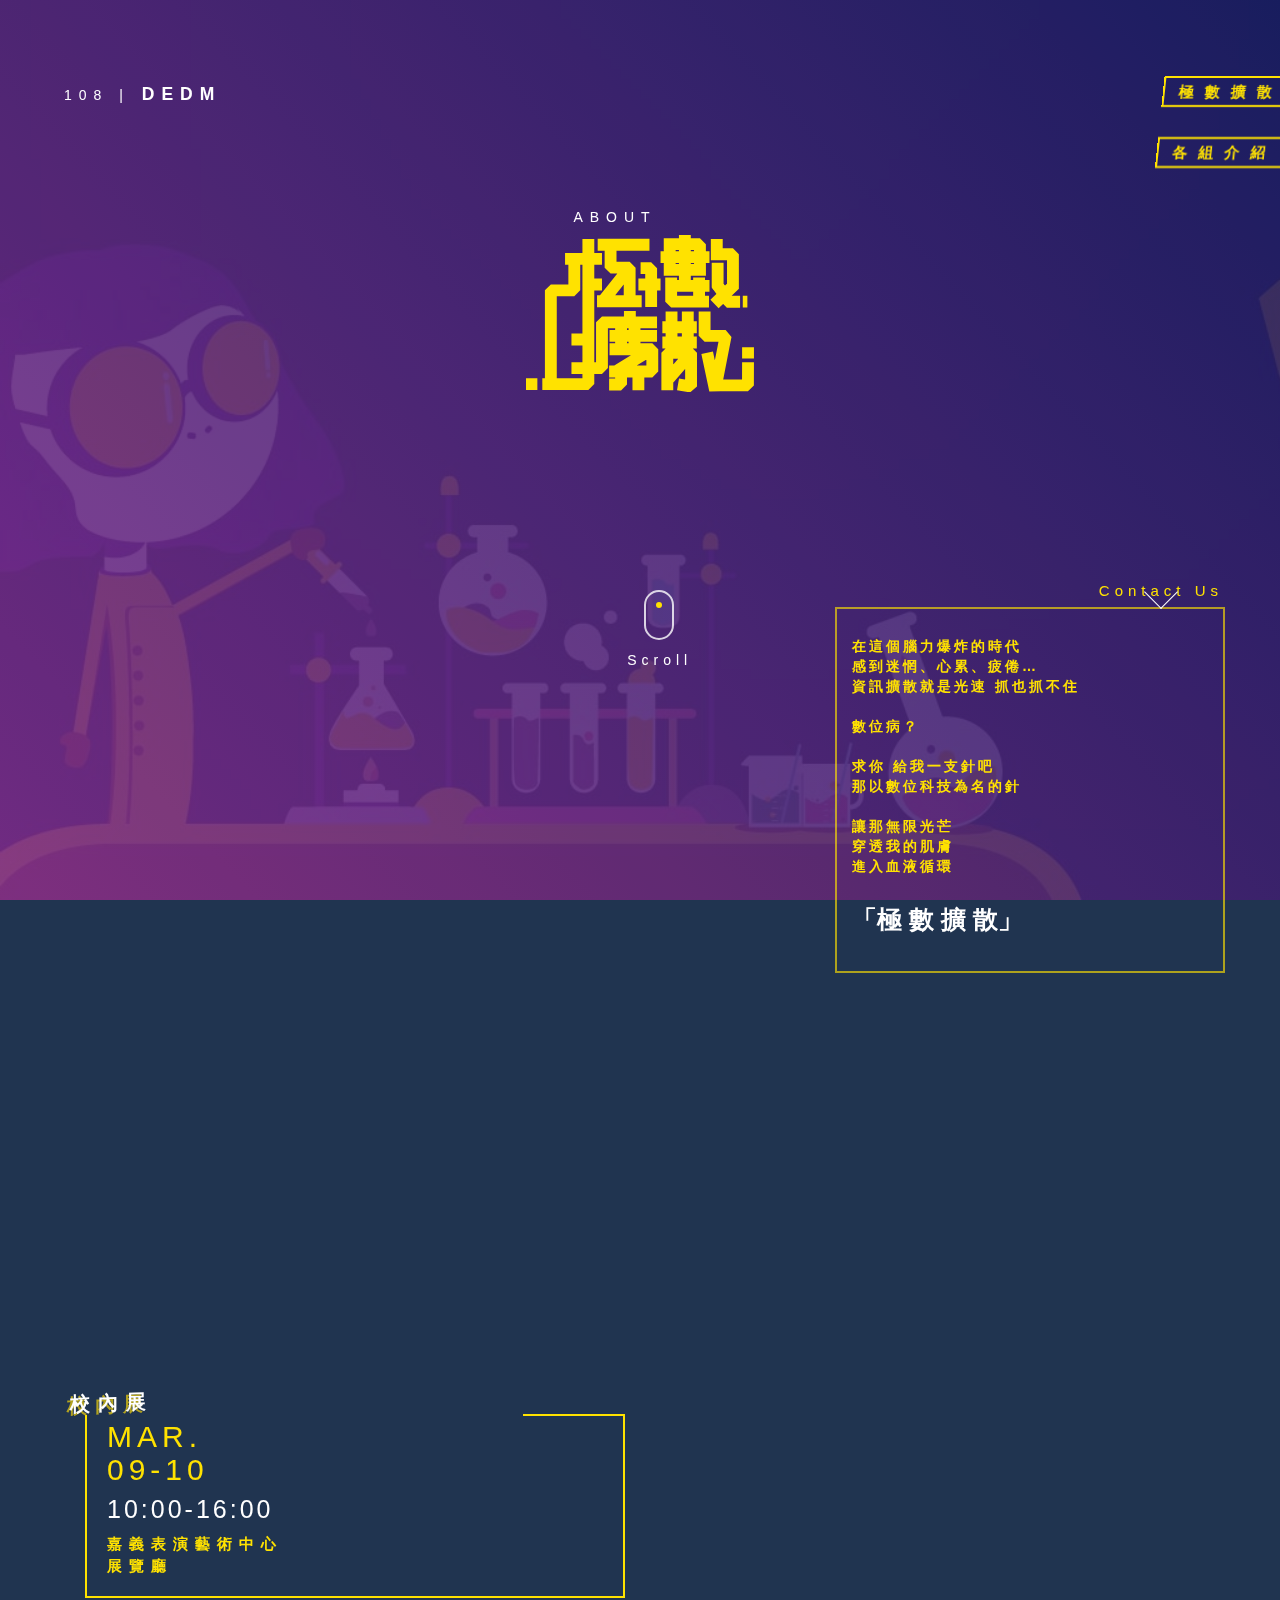
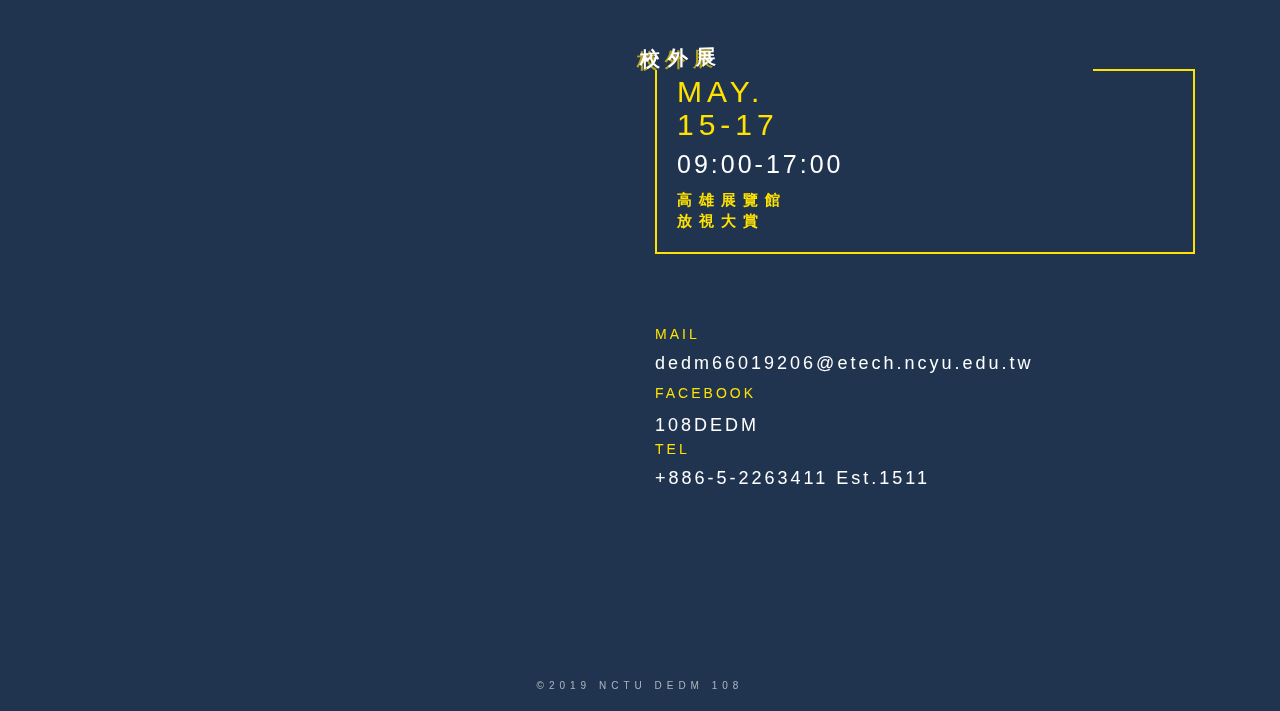
==== about.html @ de88951a "Add files via upload" ====
<!DOCTYPE HTML>
<html id="about" class="computer">

<head>
   <title>極數擴散|108級數位系</title>
   <meta charset="utf-8" />
      <link rel="icon" href="pic/icon.ico" type="image/x-icon" />

   <meta name="viewport" content="width=device-width, initial-scale=1" />
   <link rel="stylesheet" href="assets/css/main.css" />
   <link rel="stylesheet" href="assets/css/bootstrap.min.css" />
</head>

<body>
   <div id="loader-wrapper">
      <img src="pic/brain.gif" class="loadpic">

      </div>
      <!-- Header -->
      <header id="header">
         <div class="logo"><a href="https://www.facebook.com/NCYU.DEDM.GraduationExhibition/" target="_blank"><span>108 |</span> DEDM</a></div>
      </header>
      <section id="section10" class="demo">
         <div class="container">
            <div class="row">
               <div class="col-md-12 col-xs-12 ablogo">
                  <div class="abtxt">ABOUT</div>
                  <svg class="absvg" viewBox="0 0 313 216.2">
                     <g class="paths">
                        <path id="XMLID_30_" class="st0" d="M116.1,14.2v30.6h26.2v41.3 M98.4,13.4h71.1 M158.8,90.9H97.5 M53.6,32.7h50.7 M140.8,46.5
   l-35.3,44.4 M85.5,68h18.8 M66.3,32.7V76H34.1v128.6 M171.8,99V45.5h-14.5 M184.7,68h-30.4 M62.4,143.4h23.1 M22.4,204.7h63.2V5.4
    M15.6,204.7H0 M179.9,119.9h-75.6v62.8H62.4 M142.6,104.2v15.7 M114.1,187.4h59.3v-30.5h-58.7 M131.4,182.6 M149,182.6 M66.8,125.8
    M234.5,126.6h-47.3 M234.5,147.6h-47.3 M199.8,147.6V105 M222.1,105v42.6 M208.7,205l17.9,3.1v-46.4h-32.6V213 M248.7,161.8
   l10.9,51.2l14.5-74.6h-28.9V105 M304.8,154l0,15.5 M259.6,206.5h45.1l0.1-31.9 M194.1,199.6l32.6-37.8 M130.5,156.9v-37 M149,119.9
   v37 M179.9,138.4h-65.2 M114.1,205.2h16.4v-22.5 M154.3,213v-30.4 M123.2,187.4l49.7-30.5 M184.7,30.4h67.2 M218.1,0v62.4
    M191.4,69.8h60.5 M199.3,58.2v33.3h51.9 M237.6,58.2v33.3 M247,47.8l-57.9,0.1 M197.3,12.6v35.3 M238.8,55.8V12.6h-49.7
    M286.7,67.8l-27.9,26.8 M284.1,73.8V26.5h-21.5 M261.9,5.4v29.2 M261.6,67.4l2.3,3.1L275.8,87l0,4.7h18.1 M263.1,72.1v-34
    M303.9,91.5h-6.3" />
                     </g>
                  </svg>
               </div>
            </div>
         </div>
         <a href="#abinfo"><span></span>Scroll</a>
      </section>
      <section id="abinfo">
         <div class="container">
            <div class="row">
               <div class="col-md-8 col-xs-12 text-center abmv">
                  <iframe class="mvv" src="https://www.youtube.com/embed/rSvP27FoB2w" frameborder="0" allow="accelerometer; autoplay; encrypted-media; gyroscope; picture-in-picture" allowfullscreen></iframe>
               </div>
               <div class="col-md-4 col-xs-12 abword">
                  <p>在這個腦力爆炸的時代</p>
                  <p>感到迷惘、心累、疲倦…</p>
                  <p>資訊擴散就是光速 抓也抓不住</p>
                  <br>
                  <p>數位病？</p>
                  <br>
                  <p>求你 給我一支針吧</p>
                  <p>那以數位科技為名的針</p>
                  <br>
                  <p>讓那無限光芒</p>
                  <p>穿透我的肌膚</p>
                  <p>進入血液循環</p>
                  <br>
                  <h4>「極 數 擴 散」</h4>
                  <a class="conbut" href="#contact"><span></span>Contact Us</a>
               </div>
               <div class="clinfo kao">
                  <a  href="index.html">極數擴散</a>
                  <br> <br> <br>
                  <a  href="group.html">各組介紹</a>
               </div>
            </div>
         </div>
      </section>
      <section id="contact">
         <div class="container">
            <div class="row">
               <div class="col-md-12 col-xs-12 clinfo timeinfo">
                     <div class="col-md-6 col-xs-12">
                        <h2 class="cha">校內展</h2>
                        <div class=" info1">
                           <h1>MAR.</h1>
                           <h1>09-10</h1>
                           <h4>10:00-16:00</h4>
                           <p>嘉義表演藝術中心</p>
                           <p>展覽廳</p>
                        </div>
                     </div>
                     <div class="col-md-6 col-xs-12 map">
<iframe src="https://www.google.com/maps/embed?pb=!1m18!1m12!1m3!1d1994.3741459779417!2d120.43104596573403!3d23.543353602341117!2m3!1f0!2f0!3f0!3m2!1i1024!2i768!4f13.1!3m3!1m2!1s0x346ebde3208a17f1%3A0x414cee120e1b87c7!2z5ZiJ576p57ij6KGo5ryU6Jed6KGT5Lit5b-D!5e0!3m2!1szh-TW!2stw!4v1550725185376" width="100%" height="100%" frameborder="0" style="border:0" allowfullscreen></iframe>
                     </div>
                     </div>

               <div class="col-md-12 col-xs-12 clinfo timeinfo">


                     <div class="col-md-6 col-xs-12 flright">
                        <h2 class="cha">校外展</h2>
                        <div class="info1 aa">
                           <h1>MAY.</h1>
                           <h1>15-17</h1>
                           <h4>09:00-17:00</h4>
                           <p>高雄展覽館</p>
                           <p>放視大賞</p>
                        </div>
                     </div>
<div class="col-md-6 col-xs-12 map">
<iframe src="https://www.google.com/maps/embed?pb=!1m18!1m12!1m3!1d3683.2301579740238!2d120.29614321447227!3d22.607878937373414!2m3!1f0!2f0!3f0!3m2!1i1024!2i768!4f13.1!3m3!1m2!1s0x346e03785bbda15f%3A0x159de9d70633312e!2z6auY6ZuE5bGV6Ka96aSoIEthb2hzaXVuZyBFeGhpYml0aW9uIENlbnRlcg!5e0!3m2!1szh-TW!2stw!4v1550725285490" width="100%" height="100%" frameborder="0" style="border:0" allowfullscreen></iframe>
                  </div>



                               
               </div>


                     
                     <div class="col-md-6 col-xs-12 flright cont mr20">
                        <p>MAIL</p><h4>dedm66019206@etech.ncyu.edu.tw</h4>
                        <p>FACEBOOK</p><a href="https://www.facebook.com/NCYU.DEDM.GraduationExhibition/"  target="_blank">108DEDM</a>
                        <p>TEL</p><h4>+886-5-2263411 Est.1511</h4>
                     </div>
            </div>
         </div>
      </section>
      <footer>©2019 NCTU DEDM 108</footer>
      <!-- Scripts -->
      <script src="assets/js/jquery.min.js"></script>
      <script src="assets/js/jquery.scrolly.min.js"></script>
      <script src="assets/js/jquery.scrollex.min.js"></script>
      <script src="assets/js/skel.min.js"></script>
      <script src="assets/js/util.js"></script>
      <script>
      $(function() {
         $('a[href*=#]').on('click', function(e) {
            e.preventDefault();
            $('html, body').animate({ scrollTop: $($(this).attr('href')).offset().top }, 500, 'linear');
         });
      });
      </script>
</body>

</html>
---- assets/css/main.css ----
@charset "UTF-8";
@import url(font-awesome.min.css);
@import url("https://fonts.googleapis.com/css?family=Lobster|Open+Sans:300,400,600,700,800");

#sliderpic1{
   background-image: url(../../pic/all.jpg);
}
#sliderpic2{
   background-image: url(../../pic/all.jpg);
}


#sliderpic3{
   background-image: url(../../pic/1.jpg);
}
#sliderpic4{
   background-image: url(../../pic/2.jpg);
}
#sliderpic5{
   background-image: url(../../pic/3.jpg);
}
#sliderpic6{
   background-image: url(../../pic/4.jpg);
}
#sliderpic7{
   background-image: url(../../pic/5.jpg);
}
#sliderpic8{
   background-image: url(../../pic/6.jpg);
}

#sliderpic9{
   background-image: url(../../pic/7.jpg);
}
#sliderpic10{
   background-image: url(../../pic/8.jpg);
}
#sliderpic11{
   background-image: url(../../pic/9.jpg);
}
#sliderpic12{
   background-image: url(../../pic/10.jpg);
}
#sliderpic13{
   background-image: url(../../pic/11.jpg);
}
#sliderpic14{
   background-image: url(../../pic/12.jpg);
}
#sliderpic15{
   background-image: url(../../pic/13.jpg);
}


#sliderpic16{
   background-image: url(../../pic/all.jpg);
}



















#loader-wrapper {
   z-index: 10;
}


#loader-wrapper {
   display: none;
   position: fixed;
   width: 100%;
   height: 100%;
   background: #fff;
   z-index: 9999999;
}

.is-loading #loader-wrapper {
   text-align: center;
   display: block;
   vertical-align: middle;
}

#loader-wrapper img {

   margin-top: 17vh;
}


/* Box Model */

*,
*:before,
*:after {
   -moz-box-sizing: border-box;
   -webkit-box-sizing: border-box;
   box-sizing: border-box;
}


/* Basic */

@-ms-viewport {
   width: device-width;
}

body {
   -ms-overflow-style: scrollbar;
}

@media screen and (max-width: 480px) {

   html,
   body {
      font-family: 'Trebuchet Ms';

      min-width: 320px;
   }

}

#home {
   background-attachment: scroll;
   /*   background-image: url(../../pic/111.jpg);
*/
   /*
*/

   background-size: cover;




   background-color: #191d62;

   /* SVG fallback for IE 9 (could be data URI, or could use filter) */
   background-image: url(fallback-gradient.svg);

   /* Safari 4, Chrome 1-9, iOS 3.2-4.3, Android 2.1-3.0 */
   background-image: -webkit-gradient(linear-gradient(227deg, #191d62 0%, #7c2e8c 100%));

   /* Safari 5.1, iOS 5.0-6.1, Chrome 10-25, Android 4.0-4.3 */
   background-image: -webkit-linear-gradient(227deg, #191d62 0%, #7c2e8c 100%);

   /* Firefox 3.6 - 15 */
   background-image: -moz-linear-gradient(227deg, #191d62 0%, #7c2e8c 100%);

   /* Opera 11.1 - 12 */
   background-image: -o-linear-gradient(227deg, #191d62 0%, #7c2e8c 100%);

   /* Opera 15+, Chrome 25+, IE 10+, Firefox 16+, Safari 6.1+, iOS 7+, Android 4.4+ */
   background-image: linear-gradient(227deg, #191d62 0%, #7c2e8c 100%);
   margin: 0px;
   overflow: hidden;


}

body {
    background-color: #191d62;
    background-image: linear-gradient(227deg, #191d62 0%, #7c2e8c 100%);
    background-repeat: no-repeat;
    background-size: cover;
 }


body#index{
   overflow: hidden;
}



#about body{
   background-image: url(../../pic/bk.jpg);
   background-attachment: fixed;
   background-repeat: no-repeat;
   background-size: cover;

}

#about body:after{
    z-index: -1;
    top: 0;
    position: fixed;
    height: 100%;
    width: 100%;
    content: "";
    opacity: 0.9;
    background-color: #191d62;
    background-image: linear-gradient(227deg, #191d62 0%, #7c2e8c 100%);
   
}



@media screen and (max-width: 1280px) {}

@media screen and (max-width: 980px) {}

@media screen and (max-width: 736px) {}

/* Type */

body {
   background-color: #1b1b1b;
   color: rgba(255, 255, 255, 0.75);
}

body,
input,
select,
textarea {
   font-family:微軟正黑體, "Open Sans", Arial, Helvetica, sans-serif;
   font-size: 13pt;
   font-weight: 300;
   line-height: 1.65;
}

@media screen and (max-width: 1680px) {

   body,
   input,
   select,
   textarea {
      font-size: 11pt;
   }

}

@media screen and (max-width: 1280px) {

   body,
   input,
   select,
   textarea {
      font-size: 11pt;
   }

}

@media screen and (max-width: 980px) {

   body,
   input,
   select,
   textarea {
      font-size: 12pt;
   }

}

@media screen and (max-width: 736px) {

   body,
   input,
   select,
   textarea {
      font-size: 12pt;
   }

}

@media screen and (max-width: 480px) {

   body,
   input,
   select,
   textarea {
      font-size: 12pt;
   }

}

a {
   text-decoration: none;
}

a:hover {
   text-decoration: none;
}

strong,
b {
   font-weight: 600;
}

em,
i {
   font-style: italic;
}

p {
   margin: 0 0 2em 0;
}

h1,
h2,
h3,
h4,
h5,
h6 {
   font-weight: 600;
   line-height: 1.5;
   margin: 0 0 1em 0;
   text-transform: uppercase;
}

h1 a,
h2 a,
h3 a,
h4 a,
h5 a,
h6 a {
   color: inherit;
   text-decoration: none;
}

h2 {
   font-size: 1.75em;
}

h3 {
   font-size: 1.35em;
}

h4 {
   font-size: 1.1em;
}

h5 {
   font-size: 0.9em;
}

h6 {
   font-size: 0.7em;
}

sub {
   font-size: 0.8em;
   position: relative;
   top: 0.5em;
}

sup {
   font-size: 0.8em;
   position: relative;
   top: -0.5em;
}

blockquote {
   border-left: solid 4px;
   font-style: italic;
   margin: 0 0 2em 0;
   padding: 0.5em 0 0.5em 2em;
}

code {
   border-radius: 4px;
   border: solid 1px;
   font-family: "Courier New", monospace;
   font-size: 0.9em;
   margin: 0 0.25em;
   padding: 0.25em 0.65em;
}

pre {
   -webkit-overflow-scrolling: touch;
   font-family: "Courier New", monospace;
   font-size: 0.9em;
   margin: 0 0 2em 0;
}

pre code {
   display: block;
   line-height: 1.75;
   padding: 1em 1.5em;
   overflow-x: auto;
}

hr {
   border: 0;
   border-bottom: solid 1px;
   margin: 2em 0;
}

hr.major {
   margin: 3em 0;
}

.align-left {
   text-align: left;
}

.align-center {
   text-align: center;
}

.align-right {
   text-align: right;
}

input,
select,
textarea {
   color: #fff;
}

a {
   color: #F64747;
}

strong,
b {
   color: #fff;
}

h1,
h2,
h3,
h4,
h5,
h6 {
   color: #fff;
}

blockquote {
   border-left-color: rgba(144, 144, 144, 0.25);
}

code {
   background: rgba(144, 144, 144, 0.075);
   border-color: rgba(144, 144, 144, 0.25);
}

hr {
   border-bottom-color: rgba(144, 144, 144, 0.25);
}


/* Button */

input[type="submit"],
input[type="reset"],
input[type="button"],
button,
.button {
   -moz-appearance: none;
   -webkit-appearance: none;
   -ms-appearance: none;
   appearance: none;
   -moz-transition: background-color 0.2s ease-in-out, color 0.2s ease-in-out;
   -webkit-transition: background-color 0.2s ease-in-out, color 0.2s ease-in-out;
   -ms-transition: background-color 0.2s ease-in-out, color 0.2s ease-in-out;
   transition: background-color 0.2s ease-in-out, color 0.2s ease-in-out;
   border-radius: 4px;
   border: 0;
   cursor: pointer;
   display: inline-block;
   font-weight: 600;
   height: 2.85em;
   line-height: 2.95em;
   padding: 0 1.5em;
   text-align: center;
   text-decoration: none;
   white-space: nowrap;
   text-transform: uppercase;
}

input[type="submit"].icon,
input[type="reset"].icon,
input[type="button"].icon,
button.icon,
.button.icon {
   padding-left: 1.35em;
}

input[type="submit"].icon:before,
input[type="reset"].icon:before,
input[type="button"].icon:before,
button.icon:before,
.button.icon:before {
   margin-right: 0.5em;
}

input[type="submit"].fit,
input[type="reset"].fit,
input[type="button"].fit,
button.fit,
.button.fit {
   display: block;
   margin: 0 0 1em 0;
   width: 100%;
}

input[type="submit"].small,
input[type="reset"].small,
input[type="button"].small,
button.small,
.button.small {
   font-size: 0.8em;
}

input[type="submit"].big,
input[type="reset"].big,
input[type="button"].big,
button.big,
.button.big {
   font-size: 1.35em;
}

input[type="submit"].disabled,
input[type="submit"]:disabled,
input[type="reset"].disabled,
input[type="reset"]:disabled,
input[type="button"].disabled,
input[type="button"]:disabled,
button.disabled,
button:disabled,
.button.disabled,
.button:disabled {
   -moz-pointer-events: none;
   -webkit-pointer-events: none;
   -ms-pointer-events: none;
   pointer-events: none;
   opacity: 0.25;
}

@media screen and (max-width: 480px) {

   input[type="submit"],
   input[type="reset"],
   input[type="button"],
   button,
   .button {
      padding: 0;
   }

}

input[type="submit"],
input[type="reset"],
input[type="button"],
button,
.button {
   background-color: #5a5a5a;
   color: #ffffff !important;
}

input[type="submit"]:hover,
input[type="reset"]:hover,
input[type="button"]:hover,
button:hover,
.button:hover {
   background-color: #676767;
}

input[type="submit"]:active,
input[type="reset"]:active,
input[type="button"]:active,
button:active,
.button:active {
   background-color: #4d4d4d;
}

input[type="submit"].alt,
input[type="reset"].alt,
input[type="button"].alt,
button.alt,
.button.alt {
   background-color: transparent;
   box-shadow: inset 0 0 0 2px rgba(144, 144, 144, 0.25);
   color: #fff !important;
}

input[type="submit"].alt:hover,
input[type="reset"].alt:hover,
input[type="button"].alt:hover,
button.alt:hover,
.button.alt:hover {
   background-color: rgba(144, 144, 144, 0.075);
}

input[type="submit"].alt:active,
input[type="reset"].alt:active,
input[type="button"].alt:active,
button.alt:active,
.button.alt:active {
   background-color: rgba(144, 144, 144, 0.2);
}

input[type="submit"].alt.icon:before,
input[type="reset"].alt.icon:before,
input[type="button"].alt.icon:before,
button.alt.icon:before,
.button.alt.icon:before {
   color: rgba(255, 255, 255, 0.5);
}

input[type="submit"].special,
input[type="reset"].special,
input[type="button"].special,
button.special,
.button.special {
   background-color: #F64747;
   color: #ffffff !important;
}

input[type="submit"].special:hover,
input[type="reset"].special:hover,
input[type="button"].special:hover,
button.special:hover,
.button.special:hover {
   background-color: #f75f5f;
}

input[type="submit"].special:active,
input[type="reset"].special:active,
input[type="button"].special:active,
button.special:active,
.button.special:active {
   background-color: #f52f2f;
}

/* Form */

form {
   margin: 0 0 2em 0;
}

form .field {
   margin-bottom: 1.5em;
}

form .field.half {
   display: inline-block;
   width: 48%;
}

form .field.half.first {
   margin-right: 3%;
}

@media screen and (max-width: 980px) {

   form .field.half {
      display: block;
      width: 100%;
   }

   form .field.half.first {
      margin-right: 0;
   }

}

label {
   display: block;
   font-size: 0.9em;
   font-weight: 300;
   margin: 0 0 1em 0;
}

input[type="text"],
input[type="password"],
input[type="email"],
select,
textarea {
   -moz-appearance: none;
   -webkit-appearance: none;
   -ms-appearance: none;
   appearance: none;
   border-radius: 4px;
   border: none;
   border: solid 1px;
   color: inherit;
   display: block;
   outline: 0;
   padding: 0 1em;
   text-decoration: none;
   width: 100%;
}

input[type="text"]:invalid,
input[type="password"]:invalid,
input[type="email"]:invalid,
select:invalid,
textarea:invalid {
   box-shadow: none;
}

.select-wrapper {
   text-decoration: none;
   display: block;
   position: relative;
}

.select-wrapper:before {
   -moz-osx-font-smoothing: grayscale;
   -webkit-font-smoothing: antialiased;
   font-family: FontAwesome;
   font-style: normal;
   font-weight: normal;
   text-transform: none !important;
}

.select-wrapper:before {
   content: '\f078';
   display: block;
   height: 2.75em;
   line-height: 2.75em;
   pointer-events: none;
   position: absolute;
   right: 0;
   text-align: center;
   top: 0;
   width: 2.75em;
}

.select-wrapper select::-ms-expand {
   display: none;
}

input[type="text"],
input[type="password"],
input[type="email"],
select {
   height: 2.75em;
}

textarea {
   padding: 0.75em 1em;
}


input[type="radio"]+label:before {
   border-radius: 100%;
}

::-webkit-input-placeholder {
   opacity: 1.0;
}

:-moz-placeholder {
   opacity: 1.0;
}

::-moz-placeholder {
   opacity: 1.0;
}

:-ms-input-placeholder {
   opacity: 1.0;
}

.formerize-placeholder {
   opacity: 1.0;
}

label {
   color: #fff;
}

input[type="text"],
input[type="password"],
input[type="email"],
select,
textarea {
   background: rgba(144, 144, 144, 0.075);
   border-color: rgba(144, 144, 144, 0.25);
}

input[type="text"]:focus,
input[type="password"]:focus,
input[type="email"]:focus,
select:focus,
textarea:focus {
   border-color: #F64747;
   box-shadow: 0 0 0 1px #F64747;
}

.select-wrapper:before {
   color: rgba(144, 144, 144, 0.25);
}

::-webkit-input-placeholder {
   color: rgba(255, 255, 255, 0.5) !important;
}

:-moz-placeholder {
   color: rgba(255, 255, 255, 0.5) !important;
}

::-moz-placeholder {
   color: rgba(255, 255, 255, 0.5) !important;
}

:-ms-input-placeholder {
   color: rgba(255, 255, 255, 0.5) !important;
}

.formerize-placeholder {
   color: rgba(255, 255, 255, 0.5) !important;
}

/* Icon */

.icon {
   text-decoration: none;
   border-bottom: none;
   position: relative;
}

.icon:before {
   -moz-osx-font-smoothing: grayscale;
   -webkit-font-smoothing: antialiased;
   font-family: FontAwesome;
   font-style: normal;
   font-weight: normal;
   text-transform: none !important;
}

.icon>.label {
   display: none;
}

/* Image */

.image {
   border-radius: 4px;
   border: 0;
   display: inline-block;
   position: relative;
}

.image img {
   border-radius: 4px;
   display: block;
}

.image.left,
.image.right {
   max-width: 40%;
}

.image.left img,
.image.right img {
   width: 100%;
}

.image.left {
   float: left;
   margin: 0 1.5em 1em 0;
   top: 0.25em;
}

.image.right {
   float: right;
   margin: 0 0 1em 1.5em;
   top: 0.25em;
}

.image.fit {
   display: block;
   margin: 0 0 2em 0;
   width: 100%;
}

.image.fit img {
   width: 100%;
}

.image.main {
   display: block;
   margin: 0 0 3em 0;
   width: 100%;
}

.image.main img {
   width: 100%;
}

/* List */

ol {
   list-style: decimal;
   margin: 0 0 2em 0;
   padding-left: 1.25em;
}

ol li {
   padding-left: 0.25em;
}

ul {
   list-style: disc;
   margin: 0 0 2em 0;
   padding-left: 1em;
}

ul li {
   padding-left: 0.5em;
}

ul.alt {
   list-style: none;
   padding-left: 0;
}

ul.alt li {
   border-top: solid 1px;
   padding: 0.5em 0;
}

ul.alt li:first-child {
   border-top: 0;
   padding-top: 0;
}

ul.icons {
   cursor: default;
   list-style: none;
   padding-left: 0;
}

ul.icons li {
   display: inline-block;
   padding: 0 1em 0 0;
}

ul.icons li:last-child {
   padding-right: 0;
}

ul.icons li .icon:before {
   font-size: 2em;
}

ul.actions {
   cursor: default;
   list-style: none;
   padding-left: 0;
}

ul.actions li {
   display: inline-block;
   padding: 0 1em 0 0;
   vertical-align: middle;
}

ul.actions li:last-child {
   padding-right: 0;
}

ul.actions.small li {
   padding: 0 0.5em 0 0;
}

ul.actions.vertical li {
   display: block;
   padding: 1em 0 0 0;
}

ul.actions.vertical li:first-child {
   padding-top: 0;
}

ul.actions.vertical li>* {
   margin-bottom: 0;
}

ul.actions.vertical.small li {
   padding: 0.5em 0 0 0;
}

ul.actions.vertical.small li:first-child {
   padding-top: 0;
}

ul.actions.fit {
   display: table;
   margin-left: -1em;
   padding: 0;
   table-layout: fixed;
   width: calc(100% + 1em);
}

ul.actions.fit li {
   display: table-cell;
   padding: 0 0 0 1em;
}

ul.actions.fit li>* {
   margin-bottom: 0;
}

ul.actions.fit.small {
   margin-left: -0.5em;
   width: calc(100% + 0.5em);
}

ul.actions.fit.small li {
   padding: 0 0 0 0.5em;
}

@media screen and (max-width: 480px) {

   ul.actions {
      margin: 0 0 2em 0;
   }

   ul.actions li {
      padding: 1em 0 0 0;
      display: block;
      text-align: center;
      width: 100%;
   }

   ul.actions li:first-child {
      padding-top: 0;
   }

   ul.actions li>* {
      width: 100%;
      margin: 0 !important;
   }

   ul.actions li>*.icon:before {
      margin-left: -2em;
   }

   ul.actions.small li {
      padding: 0.5em 0 0 0;
   }

   ul.actions.small li:first-child {
      padding-top: 0;
   }

}

dl {
   margin: 0 0 2em 0;
}

dl dt {
   display: block;
   font-weight: 600;
   margin: 0 0 1em 0;
}

dl dd {
   margin-left: 2em;
}

ul.alt li {
   border-top-color: rgba(144, 144, 144, 0.25);
}

/* Section/Article */

section.special,
article.special {
   text-align: center;
}

header p {
   position: relative;
   margin: 0 0 1.5em 0;
}

header h2+p {
   font-size: 1.25em;
   margin-top: -1em;
}

header h3+p {
   font-size: 1.1em;
   margin-top: -0.8em;
}

header h4+p,
header h5+p,
header h6+p {
   font-size: 0.9em;
   margin-top: -0.6em;
}

header p {
   color: rgba(255, 255, 255, 0.5);
}

/* Table */

.table-wrapper {
   -webkit-overflow-scrolling: touch;
   overflow-x: auto;
}

table {
   margin: 0 0 2em 0;
   width: 100%;
}

table tbody tr {
   border: solid 1px;
   border-left: 0;
   border-right: 0;
}

table td {
   padding: 0.75em 0.75em;
}

table th {
   font-size: 0.9em;
   font-weight: 600;
   padding: 0 0.75em 0.75em 0.75em;
   text-align: left;
}

table thead {
   border-bottom: solid 2px;
}

table tfoot {
   border-top: solid 2px;
}

table.alt {
   border-collapse: separate;
}

table.alt tbody tr td {
   border: solid 1px;
   border-left-width: 0;
   border-top-width: 0;
}

table.alt tbody tr td:first-child {
   border-left-width: 1px;
}

table.alt tbody tr:first-child td {
   border-top-width: 1px;
}

table.alt thead {
   border-bottom: 0;
}

table.alt tfoot {
   border-top: 0;
}

table tbody tr {
   border-color: rgba(144, 144, 144, 0.25);
}

table tbody tr:nth-child(2n + 1) {
   background-color: rgba(144, 144, 144, 0.075);
}

table th {
   color: #fff;
}

table thead {
   border-bottom-color: rgba(144, 144, 144, 0.25);
}

table tfoot {
   border-top-color: rgba(144, 144, 144, 0.25);
}

table.alt tbody tr td {
   border-color: rgba(144, 144, 144, 0.25);
}

/* Header */

body.subpage {
   padding-top: 3.125em;
}

@-moz-keyframes reveal-header {
   0% {
      top: -4em;
      opacity: 0;
   }

   100% {
      top: 0;
      opacity: 1;
   }
}

@-webkit-keyframes reveal-header {
   0% {
      top: -4em;
      opacity: 0;
   }

   100% {
      top: 0;
      opacity: 1;
   }
}

@-ms-keyframes reveal-header {
   0% {
      top: -4em;
      opacity: 0;
   }

   100% {
      top: 0;
      opacity: 1;
   }
}

@keyframes reveal-header {
   0% {
      top: -4em;
      opacity: 0;
   }

   100% {
      top: 0;
      opacity: 1;
   }
}

#header {
   color: #fdd1d1;
   cursor: default;
   height: 3.25em;
   left: 0;
   line-height: 3.25em;
   position: fixed;
   text-align: right;
   width: 100%;
   z-index: 10001;
   padding: 0 1.5em;
}

#header.alt {
   top: 0;
   background: #F64747;
}

#header .logo {
   display: inline-block;
   height: inherit;
   left: 5vw;
   line-height: inherit;
   margin: 0;
   padding: 0;
   position: absolute;
   top: 8vh;
}

#header .logo a {
   font-size: 1.25em;
   color: #fff;
   font-weight: 600;
   text-decoration: none;
   letter-spacing: 7px;
}


#header .logo a:hover {
   color: #fff;
}

#header .logo span {
   font-weight: 300;
   font-size: .8em;
   color: #FFF;
}

#header>a {
   -moz-transition: color 0.2s ease-in-out;
   -webkit-transition: color 0.2s ease-in-out;
   -ms-transition: color 0.2s ease-in-out;
   transition: color 0.2s ease-in-out;
   display: inline-block;
   color: inherit;
   text-decoration: none;
}


@media screen and (max-width: 736px) {

   #header>a {
      padding: 0 0.5em;
   }

}

@media screen and (max-width: 980px) {

   body.subpage {
      padding-top: 50px;
   }

   #header {
      height: 50px;
      line-height: 50px;
   }

   #header>h1 {
      left: 1em;
   }

   #header>h1 a {
      font-size: 1em;
   }

}

@media screen and (max-width: 480px) {

   #header {
      min-width: 320px;
      top: 0;
      font-size: .9em;
      background: rgba(0, 0, 0, 0);
   }

}


/*menu*/

@import url(https://fonts.googleapis.com/css?family=Roboto:400,700);

@keyframes checked-anim {
   0% {
      background-color: #ffffff00;
      width: 0%;
      height: 0%;
      border-bottom-left-radius: 0%;

   }

   100% {
      background-color: #ffe200;
      width: 100%;
      height: 100%;
      border-bottom-left-radius: 100%;
   }
}

@keyframes not-checked-anim {
   0% {
      background-color: #ffffff00;
      width: 100%;
      height: 100%;
      border-bottom-left-radius: 100%;
   }



}


#go-top {
   position: fixed;
   bottom: 42px;
   right: 30px;
   z-index: 700;
   display: none;
}

#go-top a {
   text-decoration: none;
   border: 0 none;
   display: block;
   height: 40px;
   width: 40px;
   border-radius: 50%;
   line-height: 39px;
   text-align: center;
   background-color: #ffe700;
   color: #71206b;
   text-align: center;
   text-transform: uppercase;
   -moz-transition: all 0.3s ease-in-out;
   -o-transition: all 0.3s ease-in-out;
   -webkit-transition: all 0.3s ease-in-out;
   -ms-transition: all 0.3s ease-in-out;
   transition: all 0.3s ease-in-out;
}

#go-top a i {
   font-size: 1.7rem;
   line-height: inherit;
}

#go-top a:visited {
   background-color: #ffe700;
   color: #71206b;
}

#go-top a:hover,
#go-top a:focus {
   background: #000000;
   color: #FFFFFF;
}



.empty-space {
   width: 100%;
   height: 2000px;
}

#celtic {

   width: 45%;
   position: fixed;
   margin: 0;
   top: 23vh;
   left: 12vw;
   right: 0;
   bottom: 0;
   padding-right: 52px;
}

.timeinfo {
   display: none;
   width: 50%;
   position: fixed;
   top: 30vh;
   left: 44vw;
}

.info {
   padding: 23px;
   background-color: #ffe20000;
   background-image: linear-gradient(325deg, #ffe200e0 0%, #f7dfffd9 100%);
   border: 7px #ffffffa8 solid;
   border-radius: 5px;
   width: 89%;
}

h2.cha {
   position: absolute;
   right: 4vw;
   bottom: -4vh;
   font-size: 5rem;
   letter-spacing: 8px;
   writing-mode: vertical-lr;
   font-weight: bold;
   color: #512679eb;
   text-shadow: 2px -4px 0.1px #ffffffcf;
   transform: skewX(-12deg) skewY(4deg);
}


.timeinfo h1 {

   margin: 0;

   font-size: 4.5rem;
   letter-spacing: 5px;
   color: #5d3377;

}


.timeinfo h4 {


   color: #fff;
   font-size: 2.5rem;
   font-weight: 100;
   letter-spacing: 3px;
}





.timeinfo p {
   font-weight: bold;
   font-size: 1.5rem;
   letter-spacing: 7px;
   color: #5d3377;
   margin: 0;
}




@media screen and (max-width: 480px) {


   #celtic {
      width: 70%;
      padding-right: 12px;
   }
}



.st0 {
   fill: none;
   stroke: #FFE200;
   stroke-width: 16.2777;
   stroke-linejoin: bevel;
   stroke-miterlimit: 10;
}



.show {
   opacity: 0.4;
}

.transition {
   -webkit-transition: all 1s ease-in-out;
   -moz-transition: all 1s ease-in-out;
   -o-transition: all 1s ease-in-out;
   transition: all 1s ease-in-out;
}




a.scroll {
   text-align: center;
   font-size: 50px;
   color: #fff;
   font-weight: bold;
   text-decoration: none;
   letter-spacing: 5px;
   text-shadow: 1px 1px 1px #949494;

   position: relative;
   z-index: 1;
   margin: 0 auto;
   display: block;
}

a.scroll:hover {
   color: #ffe200;
   text-shadow: 1px 1px 1px #C9C9C9;
}

.down {
   letter-spacing: 11px !important;
   top: 250px;
   animation: close 2s linear infinite;
   color: #ffe200;

}




@keyframes close {
   0% {
      letter-spacing: 15px;
      top: 250px;

   }

   50% {
      letter-spacing: 5px;
      top: 300px;

   }

   100% {
      letter-spacing: 15px;
      top: 250px;

   }
}



a.up {
   font-size: 20px;
   top: 1955px;
   width: fit-content;
   margin: 0;
   margin-left: -3vw;

}


::-webkit-scrollbar {
   width: 0px;
}

@import url('https://fonts.googleapis.com/css?family=Cormorant+Garamond:400,500,500i,600,600i,700,700i |Cormorant+SC:400,500,600,700');

/* ====================================
General Styles
==================================== */
.page-wrap {
   width: 36vw;
   bottom: 0;
   right: 0;
   display: flex;
   float: right;
   justify-content: center;
   align-items: center;
   position: fixed;
   z-index: 10000;
   opacity: 0;
   animation-delay: 2000;

}


/* ====================================
Home Slider
==================================== */

#home-slider {

   height: 40vh;
   width: 100%;
   position: relative;
}

.swiper-container {
   height: 100%;
   width: 100%;
   box-shadow: 0 10px 20px rgba(0, 0, 0, 0.19), 0 6px 6px rgba(0, 0, 0, 0.23);
}



.swiper-image {
   width: 50%;
   height: 100%;
}

.swiper-image-inner {
   background-image: url(../../pic/1.jpg);
   background-size: cover;
   background-position: center center;
   display: flex;
   flex-direction: column;
   align-items: center;
   justify-content: center;
   width: 100%;
   height: 100%;
   background-color: hsla(0, 0%, 0%, 0.2);
   background-blend-mode: overlay;
}

.swiper-image-inner.swiper-image-left {
   padding: 4rem;
}

.swiper-image-left {
   filter: sepia(100%);
   transition: all 1s linear;
   transition-delay: 1s;
}

.swiper-slide.swiper-slide-active .swiper-image-left {
   filter: sepia(0%);
}

.swiper-image-inner.swiper-image-right {
   padding: 4rem;

   filter: hue-rotate(-60deg);
   transition: all 1s linear;
   transition-delay: 1s;
   background-color: hsla(0, 0%, 0%, 0.5);
   background-blend-mode: multiply;
}

.page-wrap h1 {
   font-family: 'Cormorant Garamond', serif;
   font-weight: 500;
   color: #fff;
   margin-top: 15vh;
   letter-spacing: 4px;
   font-size: 2rem;
   line-height: 1;
   transition: all .8s cubic-bezier(0.215, 0.61, 0.355, 1) 1.1s;
   transform: translate3d(-20%, 0, 0);
   opacity: 0;
}

.swiper-slide.swiper-slide-active .swiper-image-right {
   filter: hue-rotate(90deg);
}

.swiper-slide.swiper-slide-active h1 {
   transform: translate3d(0, 0, 0);
   opacity: 1;
}


.swiper-container {
   margin-left: auto;
   margin-right: auto;
   position: relative;
   overflow: hidden;
   /* Fix of Webkit flickering */
   z-index: 1;
}

.swiper-container-no-flexbox .swiper-slide {
   float: left;
}

.swiper-container-vertical>.swiper-wrapper {
   -webkit-box-orient: vertical;
   -moz-box-orient: vertical;
   -ms-flex-direction: column;
   -webkit-flex-direction: column;
   flex-direction: column;
}

.swiper-wrapper {
   position: relative;
   width: 100%;
   height: 100%;
   z-index: 1;
   display: -webkit-box;
   display: -moz-box;
   display: -ms-flexbox;
   display: -webkit-flex;
   display: flex;
   -webkit-transition-property: -webkit-transform;
   -moz-transition-property: -moz-transform;
   -o-transition-property: -o-transform;
   -ms-transition-property: -ms-transform;
   transition-property: transform;
   -webkit-box-sizing: content-box;
   -moz-box-sizing: content-box;
   box-sizing: content-box;
}

.swiper-container-android .swiper-slide,
.swiper-wrapper {
   -webkit-transform: translate3d(0px, 0, 0);
   -moz-transform: translate3d(0px, 0, 0);
   -o-transform: translate(0px, 0px);
   -ms-transform: translate3d(0px, 0, 0);
   transform: translate3d(0px, 0, 0);
}

.swiper-container-multirow>.swiper-wrapper {
   -webkit-box-lines: multiple;
   -moz-box-lines: multiple;
   -ms-flex-wrap: wrap;
   -webkit-flex-wrap: wrap;
   flex-wrap: wrap;
}

.swiper-container-free-mode>.swiper-wrapper {
   -webkit-transition-timing-function: ease-out;
   -moz-transition-timing-function: ease-out;
   -ms-transition-timing-function: ease-out;
   -o-transition-timing-function: ease-out;
   transition-timing-function: ease-out;
   margin: 0 auto;
}

.swiper-slide {
   -webkit-flex-shrink: 0;
   -ms-flex: 0 0 auto;
   flex-shrink: 0;
   width: 100%;
   height: 100%;
   position: relative;
   background-color: #fff;
   overflow: hidden;
   display: flex;

}

/* Auto Height */
.swiper-container-autoheight,
.swiper-container-autoheight .swiper-slide {
   height: auto;
}

.swiper-container-autoheight .swiper-wrapper {
   -webkit-box-align: start;
   -ms-flex-align: start;
   -webkit-align-items: flex-start;
   align-items: flex-start;
   -webkit-transition-property: -webkit-transform, height;
   -moz-transition-property: -moz-transform;
   -o-transition-property: -o-transform;
   -ms-transition-property: -ms-transform;
   transition-property: transform, height;
}

/* a11y */
.swiper-container .swiper-notification {
   position: absolute;
   left: 0;
   top: 0;
   pointer-events: none;
   opacity: 0;
   z-index: -1000;
}

/* IE10 Windows Phone 8 Fixes */
.swiper-wp8-horizontal {
   -ms-touch-action: pan-y;
   touch-action: pan-y;
}

.swiper-wp8-vertical {
   -ms-touch-action: pan-x;
   touch-action: pan-x;
}

/* Arrows */
.swiper-button-prev,
.swiper-button-next {
   position: absolute;
   top: 50%;
   width: 27px;
   height: 44px;
   margin-top: -22px;
   z-index: 10;
   cursor: pointer;
   -moz-background-size: 27px 44px;
   -webkit-background-size: 27px 44px;
   background-size: 27px 44px;
   background-position: center;
   background-repeat: no-repeat;
}

.swiper-button-prev.swiper-button-disabled,
.swiper-button-next.swiper-button-disabled {
   opacity: 0.35;
   cursor: auto;
   pointer-events: none;
}

.swiper-button-prev,
.swiper-container-rtl .swiper-button-next {
   background-image: url("data:image/svg+xml;charset=utf-8,%3Csvg%20xmlns%3D'http%3A%2F%2Fwww.w3.org%2F2000%2Fsvg'%20viewBox%3D'0%200%2027%2044'%3E%3Cpath%20d%3D'M0%2C22L22%2C0l2.1%2C2.1L4.2%2C22l19.9%2C19.9L22%2C44L0%2C22L0%2C22L0%2C22z'%20fill%3D'%23007aff'%2F%3E%3C%2Fsvg%3E");
   left: 10px;
   right: auto;
}

.swiper-button-prev.swiper-button-black,
.swiper-container-rtl .swiper-button-next.swiper-button-black {
   background-image: url("data:image/svg+xml;charset=utf-8,%3Csvg%20xmlns%3D'http%3A%2F%2Fwww.w3.org%2F2000%2Fsvg'%20viewBox%3D'0%200%2027%2044'%3E%3Cpath%20d%3D'M0%2C22L22%2C0l2.1%2C2.1L4.2%2C22l19.9%2C19.9L22%2C44L0%2C22L0%2C22L0%2C22z'%20fill%3D'%23000000'%2F%3E%3C%2Fsvg%3E");
}

.swiper-button-prev.swiper-button-white,
.swiper-container-rtl .swiper-button-next.swiper-button-white {
   background-image: url("data:image/svg+xml;charset=utf-8,%3Csvg%20xmlns%3D'http%3A%2F%2Fwww.w3.org%2F2000%2Fsvg'%20viewBox%3D'0%200%2027%2044'%3E%3Cpath%20d%3D'M0%2C22L22%2C0l2.1%2C2.1L4.2%2C22l19.9%2C19.9L22%2C44L0%2C22L0%2C22L0%2C22z'%20fill%3D'%23ffffff'%2F%3E%3C%2Fsvg%3E");
}

.swiper-button-next,
.swiper-container-rtl .swiper-button-prev {
   background-image: url("data:image/svg+xml;charset=utf-8,%3Csvg%20xmlns%3D'http%3A%2F%2Fwww.w3.org%2F2000%2Fsvg'%20viewBox%3D'0%200%2027%2044'%3E%3Cpath%20d%3D'M27%2C22L27%2C22L5%2C44l-2.1-2.1L22.8%2C22L2.9%2C2.1L5%2C0L27%2C22L27%2C22z'%20fill%3D'%23007aff'%2F%3E%3C%2Fsvg%3E");
   right: 10px;
   left: auto;
}

.swiper-button-next.swiper-button-black,
.swiper-container-rtl .swiper-button-prev.swiper-button-black {
   background-image: url("data:image/svg+xml;charset=utf-8,%3Csvg%20xmlns%3D'http%3A%2F%2Fwww.w3.org%2F2000%2Fsvg'%20viewBox%3D'0%200%2027%2044'%3E%3Cpath%20d%3D'M27%2C22L27%2C22L5%2C44l-2.1-2.1L22.8%2C22L2.9%2C2.1L5%2C0L27%2C22L27%2C22z'%20fill%3D'%23000000'%2F%3E%3C%2Fsvg%3E");
}

.swiper-button-next.swiper-button-white,
.swiper-container-rtl .swiper-button-prev.swiper-button-white {
   background-image: url("data:image/svg+xml;charset=utf-8,%3Csvg%20xmlns%3D'http%3A%2F%2Fwww.w3.org%2F2000%2Fsvg'%20viewBox%3D'0%200%2027%2044'%3E%3Cpath%20d%3D'M27%2C22L27%2C22L5%2C44l-2.1-2.1L22.8%2C22L2.9%2C2.1L5%2C0L27%2C22L27%2C22z'%20fill%3D'%23ffffff'%2F%3E%3C%2Fsvg%3E");
}

/* Pagination Styles */
.swiper-pagination {
   position: absolute;
   text-align: center;
   -webkit-transition: 300ms;
   -moz-transition: 300ms;
   -o-transition: 300ms;
   transition: 300ms;
   -webkit-transform: translate3d(0, 0, 0);
   -ms-transform: translate3d(0, 0, 0);
   -o-transform: translate3d(0, 0, 0);
   transform: translate3d(0, 0, 0);
   z-index: 10;
}

.swiper-pagination.swiper-pagination-hidden {
   opacity: 0;
}

/* Common Styles */
.swiper-pagination-fraction,
.swiper-pagination-custom,
.swiper-container-horizontal>.swiper-pagination-bullets {
   bottom: 10px;
   left: 0;
   width: 100%;
}

/* Bullets */
.swiper-pagination-bullet {
   width: 14px;
   height: 14px;
   display: inline-block;
   background: #fff;
   opacity: 0.4;
}

button.swiper-pagination-bullet {
   border: none;
   margin: 0;
   padding: 0;
   box-shadow: none;
   -moz-appearance: none;
   -ms-appearance: none;
   -webkit-appearance: none;
   appearance: none;
}

.swiper-pagination-clickable .swiper-pagination-bullet {
   cursor: pointer;
}

.swiper-pagination-white .swiper-pagination-bullet {
   background: #fff;
}

.swiper-pagination-bullet-active {
   opacity: 1;
   background: #fff;
}

.swiper-pagination-white .swiper-pagination-bullet-active {
   background: #fff;
}

.swiper-pagination-black .swiper-pagination-bullet-active {
   background: #000;
}

.swiper-container-vertical>.swiper-pagination-bullets {
   right: 15px;
   bottom: 15px;
}

.swiper-container-vertical>.swiper-pagination-bullets .swiper-pagination-bullet {
   margin: 5px 0;
   display: block;
}

.swiper-container-horizontal>.swiper-pagination-bullets .swiper-pagination-bullet {
   margin: 0 5px;
}

/* Progress */
.swiper-pagination-progress {
   background: rgba(0, 0, 0, 0.25);
   position: absolute;
}

.swiper-pagination-progress .swiper-pagination-progressbar {
   background: #007aff;
   position: absolute;
   left: 0;
   top: 0;
   width: 100%;
   height: 100%;
   -webkit-transform: scale(0);
   -ms-transform: scale(0);
   -o-transform: scale(0);
   transform: scale(0);
   -webkit-transform-origin: left top;
   -moz-transform-origin: left top;
   -ms-transform-origin: left top;
   -o-transform-origin: left top;
   transform-origin: left top;
}

.swiper-container-rtl .swiper-pagination-progress .swiper-pagination-progressbar {
   -webkit-transform-origin: right top;
   -moz-transform-origin: right top;
   -ms-transform-origin: right top;
   -o-transform-origin: right top;
   transform-origin: right top;
}

.swiper-container-horizontal>.swiper-pagination-progress {
   width: 100%;
   height: 4px;
   left: 0;
   top: 0;
}

.swiper-container-vertical>.swiper-pagination-progress {
   width: 4px;
   height: 100%;
   left: 0;
   top: 0;
}

.swiper-pagination-progress.swiper-pagination-white {
   background: rgba(255, 255, 255, 0.5);
}

.swiper-pagination-progress.swiper-pagination-white .swiper-pagination-progressbar {
   background: #fff;
}

.swiper-pagination-progress.swiper-pagination-black .swiper-pagination-progressbar {
   background: #000;
}

/* 3D Container */
.swiper-container-3d {
   -webkit-perspective: 1200px;
   -moz-perspective: 1200px;
   -o-perspective: 1200px;
   perspective: 1200px;
}

.swiper-container-3d .swiper-wrapper,
.swiper-container-3d .swiper-slide,
.swiper-container-3d .swiper-slide-shadow-left,
.swiper-container-3d .swiper-slide-shadow-right,
.swiper-container-3d .swiper-slide-shadow-top,
.swiper-container-3d .swiper-slide-shadow-bottom,
.swiper-container-3d .swiper-cube-shadow {
   -webkit-transform-style: preserve-3d;
   -moz-transform-style: preserve-3d;
   -ms-transform-style: preserve-3d;
   transform-style: preserve-3d;
}

.swiper-container-3d .swiper-slide-shadow-left,
.swiper-container-3d .swiper-slide-shadow-right,
.swiper-container-3d .swiper-slide-shadow-top,
.swiper-container-3d .swiper-slide-shadow-bottom {
   position: absolute;
   left: 0;
   top: 0;
   width: 100%;
   height: 100%;
   pointer-events: none;
   z-index: 10;
}

.swiper-container-3d .swiper-slide-shadow-left {
   background-image: -webkit-gradient(linear,
      left top,
      right top,
      from(rgba(0, 0, 0, 0.5)),
      to(rgba(0, 0, 0, 0)));
   /* Safari 4+, Chrome */
   background-image: -webkit-linear-gradient(right,
      rgba(0, 0, 0, 0.5),
      rgba(0, 0, 0, 0));
   /* Chrome 10+, Safari 5.1+, iOS 5+ */
   background-image: -moz-linear-gradient(right,
      rgba(0, 0, 0, 0.5),
      rgba(0, 0, 0, 0));
   /* Firefox 3.6-15 */
   background-image: -o-linear-gradient(right,
      rgba(0, 0, 0, 0.5),
      rgba(0, 0, 0, 0));
   /* Opera 11.10-12.00 */
   background-image: linear-gradient(to left,
      rgba(0, 0, 0, 0.5),
      rgba(0, 0, 0, 0));
   /* Firefox 16+, IE10, Opera 12.50+ */
}

.swiper-container-3d .swiper-slide-shadow-right {
   background-image: -webkit-gradient(linear,
      right top,
      left top,
      from(rgba(0, 0, 0, 0.5)),
      to(rgba(0, 0, 0, 0)));
   /* Safari 4+, Chrome */
   background-image: -webkit-linear-gradient(left,
      rgba(0, 0, 0, 0.5),
      rgba(0, 0, 0, 0));
   /* Chrome 10+, Safari 5.1+, iOS 5+ */
   background-image: -moz-linear-gradient(left,
      rgba(0, 0, 0, 0.5),
      rgba(0, 0, 0, 0));
   /* Firefox 3.6-15 */
   background-image: -o-linear-gradient(left,
      rgba(0, 0, 0, 0.5),
      rgba(0, 0, 0, 0));
   /* Opera 11.10-12.00 */
   background-image: linear-gradient(to right,
      rgba(0, 0, 0, 0.5),
      rgba(0, 0, 0, 0));
   /* Firefox 16+, IE10, Opera 12.50+ */
}

.swiper-container-3d .swiper-slide-shadow-top {
   background-image: -webkit-gradient(linear,
      left top,
      left bottom,
      from(rgba(0, 0, 0, 0.5)),
      to(rgba(0, 0, 0, 0)));
   /* Safari 4+, Chrome */
   background-image: -webkit-linear-gradient(bottom,
      rgba(0, 0, 0, 0.5),
      rgba(0, 0, 0, 0));
   /* Chrome 10+, Safari 5.1+, iOS 5+ */
   background-image: -moz-linear-gradient(bottom,
      rgba(0, 0, 0, 0.5),
      rgba(0, 0, 0, 0));
   /* Firefox 3.6-15 */
   background-image: -o-linear-gradient(bottom,
      rgba(0, 0, 0, 0.5),
      rgba(0, 0, 0, 0));
   /* Opera 11.10-12.00 */
   background-image: linear-gradient(to top,
      rgba(0, 0, 0, 0.5),
      rgba(0, 0, 0, 0));
   /* Firefox 16+, IE10, Opera 12.50+ */
}

.swiper-container-3d .swiper-slide-shadow-bottom {
   background-image: -webkit-gradient(linear,
      left bottom,
      left top,
      from(rgba(0, 0, 0, 0.5)),
      to(rgba(0, 0, 0, 0)));
   /* Safari 4+, Chrome */
   background-image: -webkit-linear-gradient(top,
      rgba(0, 0, 0, 0.5),
      rgba(0, 0, 0, 0));
   /* Chrome 10+, Safari 5.1+, iOS 5+ */
   background-image: -moz-linear-gradient(top,
      rgba(0, 0, 0, 0.5),
      rgba(0, 0, 0, 0));
   /* Firefox 3.6-15 */
   background-image: -o-linear-gradient(top,
      rgba(0, 0, 0, 0.5),
      rgba(0, 0, 0, 0));
   /* Opera 11.10-12.00 */
   background-image: linear-gradient(to bottom,
      rgba(0, 0, 0, 0.5),
      rgba(0, 0, 0, 0));
   /* Firefox 16+, IE10, Opera 12.50+ */
}

/* Coverflow */
.swiper-container-coverflow .swiper-wrapper,
.swiper-container-flip .swiper-wrapper {
   /* Windows 8 IE 10 fix */
   -ms-perspective: 1200px;
}

/* Cube + Flip */
.swiper-container-cube,
.swiper-container-flip {
   overflow: visible;
}

.swiper-container-cube .swiper-slide,
.swiper-container-flip .swiper-slide {
   pointer-events: none;
   -webkit-backface-visibility: hidden;
   -moz-backface-visibility: hidden;
   -ms-backface-visibility: hidden;
   backface-visibility: hidden;
   z-index: 1;
}

.swiper-container-cube .swiper-slide .swiper-slide,
.swiper-container-flip .swiper-slide .swiper-slide {
   pointer-events: none;
}

.swiper-container-cube .swiper-slide-active,
.swiper-container-flip .swiper-slide-active,
.swiper-container-cube .swiper-slide-active .swiper-slide-active,
.swiper-container-flip .swiper-slide-active .swiper-slide-active {
   pointer-events: auto;
}

.swiper-container-cube .swiper-slide-shadow-top,
.swiper-container-flip .swiper-slide-shadow-top,
.swiper-container-cube .swiper-slide-shadow-bottom,
.swiper-container-flip .swiper-slide-shadow-bottom,
.swiper-container-cube .swiper-slide-shadow-left,
.swiper-container-flip .swiper-slide-shadow-left,
.swiper-container-cube .swiper-slide-shadow-right,
.swiper-container-flip .swiper-slide-shadow-right {
   z-index: 0;
   -webkit-backface-visibility: hidden;
   -moz-backface-visibility: hidden;
   -ms-backface-visibility: hidden;
   backface-visibility: hidden;
}

/* Cube */
.swiper-container-cube .swiper-slide {
   visibility: hidden;
   -webkit-transform-origin: 0 0;
   -moz-transform-origin: 0 0;
   -ms-transform-origin: 0 0;
   transform-origin: 0 0;
   width: 100%;
   height: 100%;
}

.swiper-container-cube.swiper-container-rtl .swiper-slide {
   -webkit-transform-origin: 100% 0;
   -moz-transform-origin: 100% 0;
   -ms-transform-origin: 100% 0;
   transform-origin: 100% 0;
}

.swiper-container-cube .swiper-slide-active,
.swiper-container-cube .swiper-slide-next,
.swiper-container-cube .swiper-slide-prev,
.swiper-container-cube .swiper-slide-next+.swiper-slide {
   pointer-events: auto;
   visibility: visible;
}

.swiper-container-cube .swiper-cube-shadow {
   position: absolute;
   left: 0;
   bottom: 0px;
   width: 100%;
   height: 100%;
   background: #000;
   opacity: 0.6;
   -webkit-filter: blur(50px);
   filter: blur(50px);
   z-index: 0;
}

/* Fade */
.swiper-container-fade.swiper-container-free-mode .swiper-slide {
   -webkit-transition-timing-function: ease-out;
   -moz-transition-timing-function: ease-out;
   -ms-transition-timing-function: ease-out;
   -o-transition-timing-function: ease-out;
   transition-timing-function: ease-out;
}

.swiper-container-fade .swiper-slide {
   pointer-events: none;
   -webkit-transition-property: opacity;
   -moz-transition-property: opacity;
   -o-transition-property: opacity;
   transition-property: opacity;
}

.swiper-container-fade .swiper-slide .swiper-slide {
   pointer-events: none;
}

.swiper-container-fade .swiper-slide-active,
.swiper-container-fade .swiper-slide-active .swiper-slide-active {
   pointer-events: auto;
}

.swiper-zoom-container {
   width: 100%;
   height: 100%;
   display: -webkit-box;
   display: -moz-box;
   display: -ms-flexbox;
   display: -webkit-flex;
   display: flex;
   -webkit-box-pack: center;
   -moz-box-pack: center;
   -ms-flex-pack: center;
   -webkit-justify-content: center;
   justify-content: center;
   -webkit-box-align: center;
   -moz-box-align: center;
   -ms-flex-align: center;
   -webkit-align-items: center;
   align-items: center;
   text-align: center;
}

.swiper-zoom-container>img,
.swiper-zoom-container>svg,
.swiper-zoom-container>canvas {
   max-width: 100%;
   max-height: 100%;
   object-fit: contain;
}

/* Scrollbar */
.swiper-scrollbar {
   border-radius: 10px;
   position: relative;
   -ms-touch-action: none;
   background: rgba(0, 0, 0, 0.1);
}

.swiper-container-horizontal>.swiper-scrollbar {
   position: absolute;
   left: 1%;
   bottom: 3px;
   z-index: 50;
   height: 5px;
   width: 98%;
}

.swiper-container-vertical>.swiper-scrollbar {
   position: absolute;
   right: 3px;
   top: 1%;
   z-index: 50;
   width: 5px;
   height: 98%;
}

.swiper-scrollbar-drag {
   height: 100%;
   width: 100%;
   position: relative;
   background: rgba(0, 0, 0, 0.5);
   border-radius: 10px;
   left: 0;
   top: 0;
}

.swiper-scrollbar-cursor-drag {
   cursor: move;
}

/* Preloader */
.swiper-lazy-preloader {
   width: 42px;
   height: 42px;
   position: absolute;
   left: 50%;
   top: 50%;
   margin-left: -21px;
   margin-top: -21px;
   z-index: 10;
   -webkit-transform-origin: 50%;
   -moz-transform-origin: 50%;
   transform-origin: 50%;
   -webkit-animation: swiper-preloader-spin 1s steps(12, end) infinite;
   -moz-animation: swiper-preloader-spin 1s steps(12, end) infinite;
   animation: swiper-preloader-spin 1s steps(12, end) infinite;
}

.swiper-lazy-preloader:after {
   display: block;
   content: "";
   width: 100%;
   height: 100%;
   background-image: url("data:image/svg+xml;charset=utf-8,%3Csvg%20viewBox%3D'0%200%20120%20120'%20xmlns%3D'http%3A%2F%2Fwww.w3.org%2F2000%2Fsvg'%20xmlns%3Axlink%3D'http%3A%2F%2Fwww.w3.org%2F1999%2Fxlink'%3E%3Cdefs%3E%3Cline%20id%3D'l'%20x1%3D'60'%20x2%3D'60'%20y1%3D'7'%20y2%3D'27'%20stroke%3D'%236c6c6c'%20stroke-width%3D'11'%20stroke-linecap%3D'round'%2F%3E%3C%2Fdefs%3E%3Cg%3E%3Cuse%20xlink%3Ahref%3D'%23l'%20opacity%3D'.27'%2F%3E%3Cuse%20xlink%3Ahref%3D'%23l'%20opacity%3D'.27'%20transform%3D'rotate(30%2060%2C60)'%2F%3E%3Cuse%20xlink%3Ahref%3D'%23l'%20opacity%3D'.27'%20transform%3D'rotate(60%2060%2C60)'%2F%3E%3Cuse%20xlink%3Ahref%3D'%23l'%20opacity%3D'.27'%20transform%3D'rotate(90%2060%2C60)'%2F%3E%3Cuse%20xlink%3Ahref%3D'%23l'%20opacity%3D'.27'%20transform%3D'rotate(120%2060%2C60)'%2F%3E%3Cuse%20xlink%3Ahref%3D'%23l'%20opacity%3D'.27'%20transform%3D'rotate(150%2060%2C60)'%2F%3E%3Cuse%20xlink%3Ahref%3D'%23l'%20opacity%3D'.37'%20transform%3D'rotate(180%2060%2C60)'%2F%3E%3Cuse%20xlink%3Ahref%3D'%23l'%20opacity%3D'.46'%20transform%3D'rotate(210%2060%2C60)'%2F%3E%3Cuse%20xlink%3Ahref%3D'%23l'%20opacity%3D'.56'%20transform%3D'rotate(240%2060%2C60)'%2F%3E%3Cuse%20xlink%3Ahref%3D'%23l'%20opacity%3D'.66'%20transform%3D'rotate(270%2060%2C60)'%2F%3E%3Cuse%20xlink%3Ahref%3D'%23l'%20opacity%3D'.75'%20transform%3D'rotate(300%2060%2C60)'%2F%3E%3Cuse%20xlink%3Ahref%3D'%23l'%20opacity%3D'.85'%20transform%3D'rotate(330%2060%2C60)'%2F%3E%3C%2Fg%3E%3C%2Fsvg%3E");
   background-position: 50%;
   -webkit-background-size: 100%;
   background-size: 100%;
   background-repeat: no-repeat;
}

.swiper-lazy-preloader-white:after {
   background-image: url("data:image/svg+xml;charset=utf-8,%3Csvg%20viewBox%3D'0%200%20120%20120'%20xmlns%3D'http%3A%2F%2Fwww.w3.org%2F2000%2Fsvg'%20xmlns%3Axlink%3D'http%3A%2F%2Fwww.w3.org%2F1999%2Fxlink'%3E%3Cdefs%3E%3Cline%20id%3D'l'%20x1%3D'60'%20x2%3D'60'%20y1%3D'7'%20y2%3D'27'%20stroke%3D'%23fff'%20stroke-width%3D'11'%20stroke-linecap%3D'round'%2F%3E%3C%2Fdefs%3E%3Cg%3E%3Cuse%20xlink%3Ahref%3D'%23l'%20opacity%3D'.27'%2F%3E%3Cuse%20xlink%3Ahref%3D'%23l'%20opacity%3D'.27'%20transform%3D'rotate(30%2060%2C60)'%2F%3E%3Cuse%20xlink%3Ahref%3D'%23l'%20opacity%3D'.27'%20transform%3D'rotate(60%2060%2C60)'%2F%3E%3Cuse%20xlink%3Ahref%3D'%23l'%20opacity%3D'.27'%20transform%3D'rotate(90%2060%2C60)'%2F%3E%3Cuse%20xlink%3Ahref%3D'%23l'%20opacity%3D'.27'%20transform%3D'rotate(120%2060%2C60)'%2F%3E%3Cuse%20xlink%3Ahref%3D'%23l'%20opacity%3D'.27'%20transform%3D'rotate(150%2060%2C60)'%2F%3E%3Cuse%20xlink%3Ahref%3D'%23l'%20opacity%3D'.37'%20transform%3D'rotate(180%2060%2C60)'%2F%3E%3Cuse%20xlink%3Ahref%3D'%23l'%20opacity%3D'.46'%20transform%3D'rotate(210%2060%2C60)'%2F%3E%3Cuse%20xlink%3Ahref%3D'%23l'%20opacity%3D'.56'%20transform%3D'rotate(240%2060%2C60)'%2F%3E%3Cuse%20xlink%3Ahref%3D'%23l'%20opacity%3D'.66'%20transform%3D'rotate(270%2060%2C60)'%2F%3E%3Cuse%20xlink%3Ahref%3D'%23l'%20opacity%3D'.75'%20transform%3D'rotate(300%2060%2C60)'%2F%3E%3Cuse%20xlink%3Ahref%3D'%23l'%20opacity%3D'.85'%20transform%3D'rotate(330%2060%2C60)'%2F%3E%3C%2Fg%3E%3C%2Fsvg%3E");
}

@-webkit-keyframes swiper-preloader-spin {
   100% {
      -webkit-transform: rotate(360deg);
   }
}

@keyframes swiper-preloader-spin {
   100% {
      transform: rotate(360deg);
   }
}


.clock {
   position: fixed;
   right: 14vw;
   top: 39vh;
   background-color: #492576;
   height: 41px;
   width: fit-content;
   padding-top: 5px;
   padding-left: 0px;
   padding-right: 9px;
   border-radius: 6px;
   border: 2px solid #ffe200;
   box-shadow: 0px 0px 10px #ffffff;
}

.clotxt {

 top: -6vh;
    font-size: 21px;
    position: absolute;
    letter-spacing: 10px;
    left: 7px;
    color: #fff;
    width: max-content;
   animation: wordd 2s linear infinite;
}




@keyframes wordd {
   0% {
      letter-spacing: 10px;

   }

   50% {
      letter-spacing: 12px;

   }

   100% {
      letter-spacing: 10px;

   }
}




.clotxt:hover {

   color: #ffe200 ;
}

.clocho {
   position: absolute;
   top: -14vh;
   left: 6vw;
   width: 8vw;
}

.clock .digit {
   float: left;
   width: 20px;
   height: 25px;
}

.clock .spacer {
   float: left;
   height: 25px;
   padding-top: 5px;
   padding-left: 5px;
}

.clock .spacer .pixel {
   width: 5px;
   height: 5px;
   background-color: #ffe200;
   box-shadow: 0px 10px #ffe200;
}

.clock .digit .pixel {
   width: 5px;
   height: 5px;
   background-color: #444;
   box-shadow: 5px 0px #444, 10px 0px #444,
      0px 5px #444, 10px 5px #444,
      0px 10px #444, 5px 10px #444, 10px 10px #444,
      0px 15px #444, 10px 15px #444,
      0px 20px #444, 5px 20px #444, 10px 20px #444;
}

.clock .digit ._1 {
   box-shadow: 5px 0px #444, 10px 0px #ffe200,
      0px 5px #444, 10px 5px #ffe200,
      0px 10px #444, 5px 10px #444, 10px 10px #ffe200,
      0px 15px #444, 10px 15px #ffe200,
      0px 20px #444, 5px 20px #444, 10px 20px #ffe200;
}

.clock .digit ._2 {
   background-color: #ffe200;
   box-shadow: 5px 0px #ffe200, 10px 0px #ffe200,
      0px 5px #444, 10px 5px #ffe200,
      0px 10px #ffe200, 5px 10px #ffe200, 10px 10px #ffe200,
      0px 15px #ffe200, 10px 15px #444,
      0px 20px #ffe200, 5px 20px #ffe200, 10px 20px #ffe200;
}

.clock .digit ._3 {
   background-color: #ffe200;
   box-shadow: 5px 0px #ffe200, 10px 0px #ffe200,
      0px 5px #444, 10px 5px #ffe200,
      0px 10px #ffe200, 5px 10px #ffe200, 10px 10px #ffe200,
      0px 15px #444, 10px 15px #ffe200,
      0px 20px #ffe200, 5px 20px #ffe200, 10px 20px #ffe200;
}

.clock .digit ._4 {
   background-color: #ffe200;
   box-shadow: 5px 0px #444, 10px 0px #ffe200,
      0px 5px #ffe200, 10px 5px #ffe200,
      0px 10px #ffe200, 5px 10px #ffe200, 10px 10px #ffe200,
      0px 15px #444, 10px 15px #ffe200,
      0px 20px #444, 5px 20px #444, 10px 20px #ffe200;
}

.clock .digit ._5 {
   background-color: #ffe200;
   box-shadow: 5px 0px #ffe200, 10px 0px #ffe200,
      0px 5px #ffe200, 10px 5px #444,
      0px 10px #ffe200, 5px 10px #ffe200, 10px 10px #ffe200,
      0px 15px #444, 10px 15px #ffe200,
      0px 20px #ffe200, 5px 20px #ffe200, 10px 20px #ffe200;
}

.clock .digit ._6 {
   background-color: #ffe200;
   box-shadow: 5px 0px #ffe200, 10px 0px #ffe200,
      0px 5px #ffe200, 10px 5px #444,
      0px 10px #ffe200, 5px 10px #ffe200, 10px 10px #ffe200,
      0px 15px #ffe200, 10px 15px #ffe200,
      0px 20px #ffe200, 5px 20px #ffe200, 10px 20px #ffe200;
}

.clock .digit ._7 {
   background-color: #ffe200;
   box-shadow: 5px 0px #ffe200, 10px 0px #ffe200,
      0px 5px #444, 10px 5px #ffe200,
      0px 10px #444, 5px 10px #444, 10px 10px #ffe200,
      0px 15px #444, 10px 15px #ffe200,
      0px 20px #444, 5px 20px #444, 10px 20px #ffe200;
}

.clock .digit ._8 {
   background-color: #ffe200;
   box-shadow: 5px 0px #ffe200, 10px 0px #ffe200,
      0px 5px #ffe200, 10px 5px #ffe200,
      0px 10px #ffe200, 5px 10px #ffe200, 10px 10px #ffe200,
      0px 15px #ffe200, 10px 15px #ffe200,
      0px 20px #ffe200, 5px 20px #ffe200, 10px 20px #ffe200;
}

.clock .digit ._9 {
   background-color: #ffe200;
   box-shadow: 5px 0px #ffe200, 10px 0px #ffe200,
      0px 5px #ffe200, 10px 5px #ffe200,
      0px 10px #ffe200, 5px 10px #ffe200, 10px 10px #ffe200,
      0px 15px #444, 10px 15px #ffe200,
      0px 20px #444, 5px 20px #444, 10px 20px #ffe200;
}

.clock .digit ._0 {
   background-color: #ffe200;
   box-shadow: 5px 0px #ffe200, 10px 0px #ffe200,
      0px 5px #ffe200, 10px 5px #ffe200,
      0px 10px #ffe200, 5px 10px #444, 10px 10px #ffe200,
      0px 15px #ffe200, 10px 15px #ffe200,
      0px 20px #ffe200, 5px 20px #ffe200, 10px 20px #ffe200;
}

canvas {
   position: fixed;
   width: 1364px;
   height: 666px;
   top: 0;
   opacity: 0.5;
}

.wt100{
   width: 100%;
}


/* ===================================================================
 *  13. portfolio - (_layout.scss)
 *
 * ------------------------------------------------------------------- */
#portfolio {
  min-height: 800px;
  position: relative;
  padding: 0;
}
#portfolio .intro-wrap {
  
}
#portfolio .section-intro h3 {
  color: rgba(242, 242, 242, 0.5);
}
#portfolio .section-intro h1 {
  color: #FFFFFF;
}
#portfolio .section-intro .lead {
  color: rgba(242, 242, 242, 0.4);
}
#portfolio .portfolio-content {
  padding-top: 10rem;
}
#portfolio .bricks-wrapper:before, 
#portfolio .bricks-wrapper:after {
  content: "";
  display: table;
}
#portfolio .bricks-wrapper:after {
  clear: both;
}
#portfolio .bricks-wrapper .brick {
  float: left;
  width: 33.333%;
  padding: 0;
  margin: 0;
}
#portfolio .bricks-wrapper .brick:nth-child(2n+1) {
  clear: both;
}



@media only screen and (max-width: 768px) {
  #portfolio .intro-wrap {
    padding: 12rem 0 21rem;
  }
}
@media only screen and (max-width: 600px) {
  #portfolio .bricks-wrapper .brick {
    float: none;
    width: 100%;
  }

  .bricks-wrapper .item-wrap .item-text .folio-title {
    font-size: 2rem;
    line-height: 1.5;
  }
}




/* ------------------------------------------------------------------- 
 * masonry entries - (_layout.css) 
 * ------------------------------------------------------------------- */
.bricks-wrapper .item-wrap {
  position: relative;
  overflow: hidden;
}
.bricks-wrapper .item-wrap .overlay {
  cursor: zoom-in;
}
.bricks-wrapper .item-wrap .overlay img {
  vertical-align: bottom;
  -moz-transition: all 0.3s ease-in-out;
  -o-transition: all 0.3s ease-in-out;
  -webkit-transition: all 0.3s ease-in-out;
  -ms-transition: all 0.3s ease-in-out;
  transition: all 0.3s ease-in-out;
}
.bricks-wrapper .item-wrap .overlay::before {
  content: "";
  display: block;
  background: rgba(0, 0, 0, 0.8);
  opacity: 0;
  visibility: hidden;
  position: absolute;
  top: 0;
  left: 0;
  width: 100%;
  height: 100%;
  -moz-transition: all 0.5s ease-in-out;
  -o-transition: all 0.5s ease-in-out;
  -webkit-transition: all 0.5s ease-in-out;
  -ms-transition: all 0.5s ease-in-out;
  transition: all 0.5s ease-in-out;
  z-index: 1;
}
.bricks-wrapper .item-wrap .overlay::after {
  content: "...";
  font-family: georgia, serif;
  font-size: 3rem;
  z-index: 1;
  display: block;
  height: 30px;
  width: 30px;
  line-height: 30px;
  margin-left: -15px;
  margin-top: -15px;
  position: absolute;
  left: 50%;
  top: 50%;
  text-align: center;
  color: #FFFFFF;
  opacity: 0;
  visibility: hidden;
  -moz-transition: all 0.3s ease-in-out;
  -o-transition: all 0.3s ease-in-out;
  -webkit-transition: all 0.3s ease-in-out;
  -ms-transition: all 0.3s ease-in-out;
  transition: all 0.3s ease-in-out;
  -webkit-transform: scale(0.5);
  -ms-transform: scale(0.5);
  transform: scale(0.5);
}
.bricks-wrapper .item-wrap .item-text {
  position: absolute;
  top: 0;
  left: 0;
  padding: 3.6rem 0 0 3rem;
  margin-right: 6rem;
  z-index: 3;
}
.bricks-wrapper .item-wrap .item-text .folio-title {
  color: #ffe200;
  font-size: 2.2rem;
  line-height: 1.364;
}
.bricks-wrapper .item-wrap .item-text .folio-types {
  font-family: "montserrat-regular", sans-serif;
  font-size: 1.1rem;
  line-height: 1.5rem;
  text-transform: uppercase;
  letter-spacing: .1rem;
  color: rgba(255, 255, 255, 0.7);
  display: block;
}
.bricks-wrapper .item-wrap .details-link {
  display: block;
  background-color: transparent;
  border: 1px solid rgba(255, 255, 255, 0.3);
  height: 4.6rem;
  width: 4.6rem;
  line-height: 4.6rem;
  color: white;
  text-align: center;
  z-index: 2;
  border-radius: 3px;
  position: absolute;
  top: 3.6rem;
  right: 3rem;
}
.bricks-wrapper .item-wrap .details-link i {
  font-size: 2rem;
  line-height: 4.2rem;
}
.bricks-wrapper .item-wrap .details-link:hover, .bricks-wrapper .item-wrap .details-link:focus {
  background-color: #ffe200;
  color: #000000;
}
.bricks-wrapper .item-wrap .item-text, .bricks-wrapper .item-wrap .details-link {
  opacity: 0;
  visibility: hidden;
  -webkit-transform: translateY(100%);
  -ms-transform: translateY(100%);
  transform: translateY(100%);
  -moz-transition: all 0.3s ease-in-out;
  -o-transition: all 0.3s ease-in-out;
  -webkit-transition: all 0.3s ease-in-out;
  -ms-transition: all 0.3s ease-in-out;
  transition: all 0.3s ease-in-out;
}
.bricks-wrapper .item-wrap:hover .overlay::before {
  opacity: 1;
  visibility: visible;
}
.bricks-wrapper .item-wrap:hover .overlay::after {
  opacity: 1;
  visibility: visible;
  -webkit-transform: scale(1);
  -ms-transform: scale(1);
  transform: scale(1);
}
.bricks-wrapper .item-wrap:hover .overlay img {
  -webkit-transform: scale(1.05);
  -ms-transform: scale(1.05);
  transform: scale(1.05);
}
.bricks-wrapper .item-wrap:hover .item-text, .bricks-wrapper .item-wrap:hover .details-link {
  opacity: 1;
  visibility: visible;
  -webkit-transform: translateX(0);
  -ms-transform: translateX(0);
  transform: translateX(0);
}

/* ------------------------------------------------------------------- 
 * Light Gallery Overrides - (_layout.css) 
 * ------------------------------------------------------------------- */
.lg-sub-html {
  padding: 12px 20% 15px;
}
.lg-sub-html a, .lg-sub-html a:visited {
  color: #ffe200;
}
.lg-sub-html a:hover, .lg-sub-html a:focus {
  color: #FFFFFF;
}
@media only screen and (max-width: 1024px) {
  .lg-sub-html {
    padding: 12px 15% 15px;
  }
}
@media only screen and (max-width: 768px) {
  .lg-sub-html {
    padding: 12px 40px 15px;
  }
}

.lg-sub-html h4 {
  color: #ffe200;
  font-family: "montserrat-regular", sans-serif;
  font-size: 1.8rem;
  line-height: 1.333;
}

.lg-sub-html p {
font-family: "montserrat-regular", sans-serif;
    font-size: 1rem;
    line-height: 1.8rem;
    margin: .4rem 0 0;
    color: #fff;
}
.lg-sub-html h5{


margin: 2px 0;
    font-size: 9px;
    color: #a29e7e;
}

.lg-outer .lg-thumb-item.active, .lg-outer .lg-thumb-item:hover {
  border-color: #f9a828;
}

.lg-progress-bar .lg-progress {
  background-color: #FFFFFF;
}

#lg-counter {
  font-family: "montserrat-regular", sans-serif;
}

/* ------------------------------------------------------------------- 
 * responsive:
 * portfolio
 * ------------------------------------------------------------------- */
@media only screen and (max-width: 768px) {
  #portfolio .intro-wrap {
    padding: 12rem 0 21rem;
  }
}
@media only screen and (max-width: 600px) {
  #portfolio .bricks-wrapper .brick {
    float: none;
    width: 100%;
  }

  .bricks-wrapper .item-wrap .item-text .folio-title {
    font-size: 2rem;
    line-height: 1.5;
  }
}









.zoomIn {
   animation-fill-mode: both;
   -webkit-transform-origin: top left;
   transform-origin: top left;
   animation-duration: 1s;
   -webkit-animation-name: zoomIn;
   animation-name: zoomIn;
}


@-webkit-keyframes zoomIn {
   from {
      opacity: 0;
      -webkit-transform: scale3d(0.3, 0.3, 0.3);
      transform: scale3d(0.3, 0.3, 0.3);
   }

   50% {
      opacity: 1;
   }
}

@keyframes zoomIn {
   from {
      opacity: 0;
      -webkit-transform: scale3d(0.3, 0.3, 0.3);
      transform: scale3d(0.3, 0.3, 0.3);
   }

   50% {
      opacity: 1;
   }
}

.kao {
   display: none;
   position: fixed;
bottom: 9vh;
    right: 12vw;
   transform: skewX(-6deg) skewY(0deg);
   z-index: 100000;
}

.kao a {
   letter-spacing: 11px;
   color: #ffe200;
   padding: 9px 15px 9px 25px;
   text-align: center;
   font-size: 2rem;
   font-weight: bold;
   border: 2px #ffe200 solid;
   z-index: 10000;
}


.kao a:hover {
   outline: 0;
   background-color: #ffffff57;
   color: #ffe200;
}




#about
{

}

.ablogo{
    height: -webkit-fill-available;
    padding-top: 23vh;
    text-align: center;}
.absvg{
      width: 20%;
   }

.abtxt{
    margin-left: -50px;
    text-align: center;
    letter-spacing: 7px;
    color: #fff;
    margin-bottom: 8px;
}


* {
  margin: 0;
  padding: 0;
}

 section#section10 {
  position: relative;
  width: 100%;
  height:-webkit-fill-available ;
}


.demo a {
     position: absolute;
    top: 70vh;
    left: 49%;
    z-index: 2;
    display: inline-block;
    -webkit-transform: translate(0, -50%);
    transform: translate(0, -50%);
    color: #fff;
    letter-spacing: 5px;
    text-decoration: none;
    transition: opacity .3s;
}
.demo a:hover {
  opacity: .5;
}

.map{
   margin-top: 50px;
    height: 185px;   
}

.mvv{
   width:100%; 
   min-height: 400px;
}

#contact,#abinfo {
padding:20vh 0;
}
#about .timeinfo {
    display: block;
    position: relative;
    left: 0;
    top: 0;
  
}
.info1 {
    border: 2px #ffe200 solid;
    padding: 5px 0 20px 20px;
    margin-bottom: 20px;
    border-top: none;}

.info1:after {    position: absolute;
    width: 8vw;
    right: 15px;
    top: 51px;
    height: 2px;
    content: '';
    border-top: 2px #ffe200 solid;
 }


.conbut{position: absolute;
   color: #ffe200;
    letter-spacing: 5px;
    font-size: 1.5rem;
    right: 0;
    top: -29px;
 }

.conbut:hover{
color: #fff;
}

.info1 h1 {

   font-size: 3rem;
}
.info1 h1 , 
.info1 p  {

    color: #ffe200;
}


.info1.aa{
       margin-bottom: 50px;

}

footer{
    color: #ffffff9e;
    letter-spacing: 5px;
    margin: 0vh 0 2vh;
    font-size: 10px;
    text-align: center;}

#about h2.cha {
   margin-left: -15px;
       writing-mode: unset;
    position: unset;
    font-size: 2rem;
    letter-spacing: 8px;
    font-weight: bold;
    color: #ffffff;
    text-shadow: -3px 2px 0.1px #ebce0cb8;
    transform: skewX(0deg) skewY(-2deg);
}


#about .kao ,#group .kao {
       right: 1vw;
    display: block;}

#section10 a {
  padding-top: 60px;
}
#section10 a span {
  position: absolute;
  top: 0;
  left: 49%;
  width: 30px;
  height: 50px;
  margin-left: -15px;
  border: 2px solid #ffffffcc;
  border-radius: 50px;
  box-sizing: border-box;
}

a.conbut  span {
    position: absolute;
    top: 0;
    left: 50%;
    width: 24px;
    height: 24px;
    margin-left: -12px;
    border-left: 1px solid #fff;
    border-bottom: 1px solid #fff;
    -webkit-transform: rotateZ(-45deg);
    transform: rotateZ(-45deg);
    -webkit-animation: sdb06 1.5s infinite;
    animation: sdb06 1.5s infinite;
    box-sizing: border-box;
}


.cont{
       color: #fff;
    letter-spacing: 3px;
}

.cont p{
       color: #ffe200;
}
.cont h4{       color: #fff;

text-transform: unset;
}

.cont a{       color: #fff;
font-size: 18px;
border: unset;
text-transform: unset;
}
.cont a:hover{   
border: 1px #ffffffa3 solid;    
color: #fff;
text-transform: unset;

}
.mr20{
       margin-top: 20px;

}




.abword{
       border: 2px #ffe200a3 solid;
    padding: 27px;
        margin: 30px 0;
}

.abword p {
   font-weight: bold;
    margin: 0;
    letter-spacing: 3px;
    color: #ffe200;
}

.abword h4 {
margin: 10px 0;
color: #fff;
font-weight: bold;
font-size: 2.5rem;
}
.conbut::before {
position: absolute;
  top: 0;
  left: 50%;
  width: 24px;
  height: 24px;
  margin-left: -12px;
  border-left: 1px solid #fff;
  border-bottom: 1px solid #fff;
  -webkit-transform: rotateZ(-45deg);
  transform: rotateZ(-45deg);
  -webkit-animation: sdb06 1.5s infinite;
  animation: sdb06 1.5s infinite;
  box-sizing: border-box;
}
@-webkit-keyframes sdb06 {
  0% {
    -webkit-transform: rotateY(0) rotateZ(-45deg) translate(0, 0);
    opacity: 0;
  }
  50% {
    opacity: 1;
  }
  100% {
    -webkit-transform: rotateY(720deg) rotateZ(-45deg) translate(-20px, 20px);
    opacity: 0;
  }
}
@keyframes sdb06 {
  0% {
    transform: rotateY(0) rotateZ(-45deg) translate(0, 0);
    opacity: 0;
  }
  50% {
    opacity: 1;
  }
  100% {
    transform: rotateY(720deg) rotateZ(-45deg) translate(-20px, 20px);
    opacity: 0;
  }
}

#section10 a span::before {
  position: absolute;
  top: 10px;
  left: 50%;
  content: '';
  width: 6px;
  height: 6px;
  margin-left: -3px;
  background-color: #ffe200;
  border-radius: 100%;
  -webkit-animation: sdb10 2s infinite;
  animation: sdb10 2s infinite;
  box-sizing: border-box;
}
@-webkit-keyframes sdb10 {
  0% {
    -webkit-transform: translate(0, 0);
    opacity: 0;
  }
  40% {
    opacity: 1;
  }
  80% {
    -webkit-transform: translate(0, 20px);
    opacity: 0;
  }
  100% {
    opacity: 0;
  }
}
@keyframes sdb10 {
  0% {
    transform: translate(0, 0);
    opacity: 0;
  }
  40% {
    opacity: 1;
  }
  80% {
    transform: translate(0, 20px);
    opacity: 0;
  }
  100% {
    opacity: 0;
  }
}


@media  (max-height: 1366px) and (max-width: 1024px) {
 .page-wrap {
    width: 80vw;}

}



@media screen and (max-width: 1280px) {
   .clotxt {
    left: unset;
    right: 10px;
   }


   .kao {
    top: 9vh;
    bottom: 0;
    right: 2vw;}


 #about .kao,,#group .kao  {
top: unset;
    bottom: 9vh;
    right: -2vw;}


.kao a {
    letter-spacing: 11px;
    color: #ffe200;
    padding: 5px 24px 5px 14px;
    text-align: center;
    font-size: 1.5rem;
    font-weight: bold;
    border: 2px #ffe200 solid;
    z-index: 10000;
}
   .page-wrap h1 {
      font-size: 3.9rem;
   }
}

@media screen and (max-width: 960px) {
   .info1.aa {
    margin-bottom: 20px;
}
   #contact, #abinfo {
    padding: 10vh 0;
}
#abinfo {
     padding-top: 10vh; 
}

   .info1:after {
    position: absolute;
    width: 60vw;
}

.mvv{
   width:100%; 
}

.demo a {
     position: absolute;
    top: 90vh;}

   .absvg {
    width: 60%;
}
   #header .logo {
    top: 0vh;
}
   .page-wrap h1 {
      font-size: 3.5rem;
   }
   .timeinfo {
    width: 57%;}
.clock.mobile {
   opacity: 0;
} 

.info.aa{
       margin-top: 3vh;

}

.map {
    margin-top: 0;}


.info {
    padding: 15px;
    background-color: #ffe20000;
    background-image: linear-gradient(325deg, #ffe200e0 0%, #f7dfffd9 100%);
    border: 7px #ffffffa8 solid;
    border-radius: 5px;
    width: 100%;
}
.timeinfo h1 {
    margin: 0;
    font-size: 2.5rem;
    letter-spacing: 5px;
}
.timeinfo h4 {
    color: #fff;
    font-size: 2rem;
    font-weight: 100;
    letter-spacing: 3px;
    margin: 3px 0;
}
h2.cha {
    position: absolute;
    right: 8vw;
    bottom: -3vh;
    font-size: 4rem;
 }


 .kao {
    top: 9vh;
    bottom: 0;
    right: 2vw;}
#about .kao a ,#group .kao a{
    padding: 5px 44px 5px 14px;}


.kao a {


    letter-spacing: 11px;
    color: #ffe200;
    padding: 5px 24px 5px 14px;
    text-align: center;
    font-size: 1.5rem;
    font-weight: bold;
    border: 2px #ffe200 solid;
    z-index: 10000;
}
.info1 {
    padding: 24px;}

}



@media screen and (max-width: 405px) {
   .demo a { 
      left: 45%;
}
.timeinfo {
    display: none;
    width: 100%;
    position: fixed;
    top: 30vh;
    left: 0vw;
}
   .page-wrap {
      width: 100vw;
      bottom: 55px;
   }


   #home-slider {
      height: 43vh;
      width: 96vw;
   }

   .page-wrap h1 {
      font-size: 3.2rem;
      align-self: center;
   }

   a.up {
      top: 1987px;
   }

   #header .logo {

      left: 7vw;
      top: 0vh;
   }

   .mobile #celtic {
      left: 12vw;
   }

   .clock {
      left: 14vh;
      right: 0;
   }
   .clocho {
    position: absolute;
    top: -93px;
    left: 0vw;
    width: 17vw;
 }
}


@media screen and (max-width: 378px) {
   .demo a { 
      left: 45%;
    top: 60vh;
}}
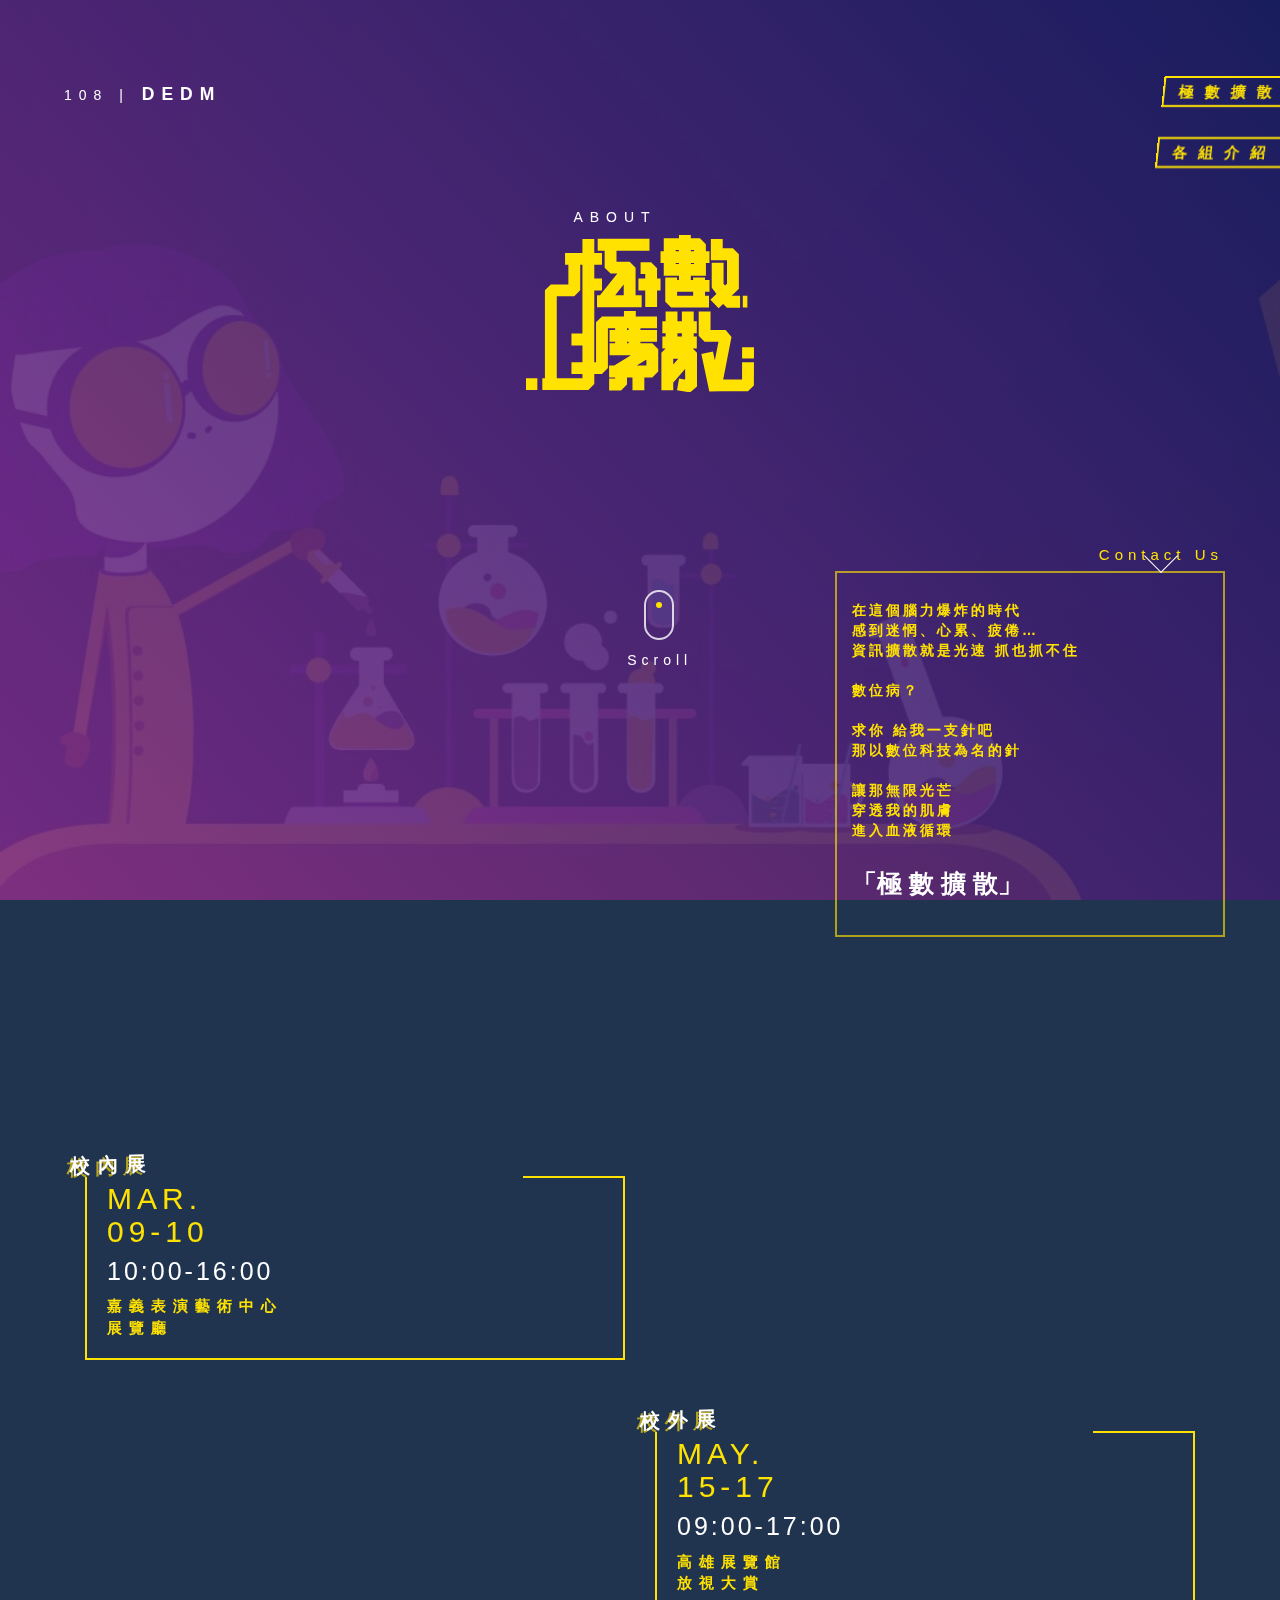
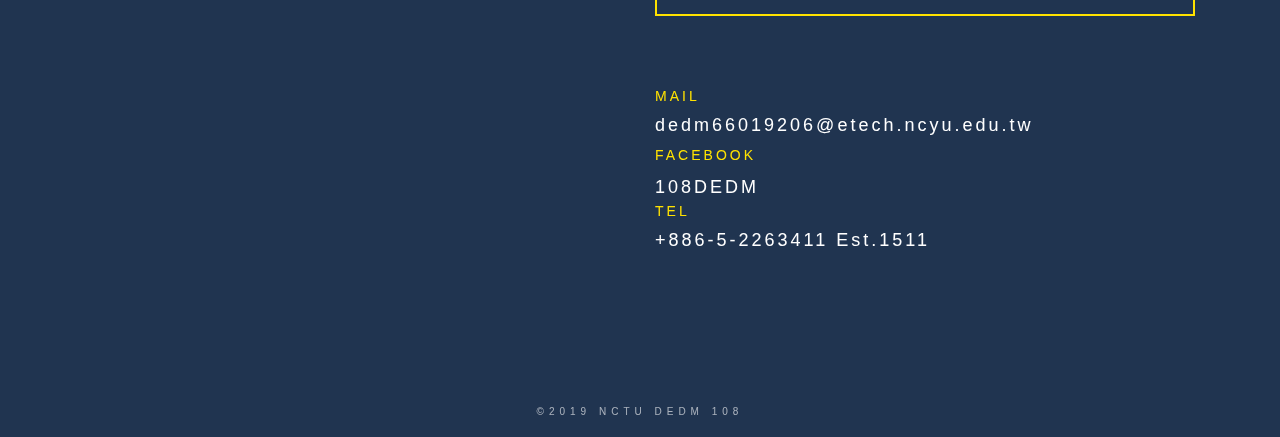
==== commit c95655f3: "Add files via upload" ====
--- a/about.html
+++ b/about.html
@@ -46,8 +46,11 @@
       <section id="abinfo">
          <div class="container">
             <div class="row">
-               <div class="col-md-8 col-xs-12 text-center abmv">
-                  <iframe class="mvv" src="https://www.youtube.com/embed/rSvP27FoB2w" frameborder="0" allow="accelerometer; autoplay; encrypted-media; gyroscope; picture-in-picture" allowfullscreen></iframe>
+               <div id="abmvm" class="col-md-8 col-xs-12 text-center video-container abmvm">
+          
+                <!--   <iframe width="560" height="315" src="https://www.youtube.com/embed/rSvP27FoB2w" frameborder="0" allowfullscreen>
+</iframe> -->
+<a href="https://www.youtube.com/embed/rSvP27FoB2w"><img src="pic/mv.PNG"></a>
                </div>
                <div class="col-md-4 col-xs-12 abword">
                   <p>在這個腦力爆炸的時代</p>
--- a/assets/css/main.css
+++ b/assets/css/main.css
@@ -1425,7 +1425,7 @@
 
 .empty-space {
    width: 100%;
-   height: 2000px;
+   height: 2020px;
 }
 
 #celtic {
@@ -1596,7 +1596,7 @@
 
 a.up {
    font-size: 20px;
-   top: 1955px;
+   top: 1979px;
    width: fit-content;
    margin: 0;
    margin-left: -3vw;
@@ -2403,7 +2403,7 @@
    top: 39vh;
    background-color: #492576;
    height: 41px;
-   width: fit-content;
+   width:160px;
    padding-top: 5px;
    padding-left: 0px;
    padding-right: 9px;
@@ -3006,14 +3006,44 @@
     height: 185px;   
 }
 
-.mvv{
+/*.mvv{  
+ z-index: 555;
    width:100%; 
    min-height: 400px;
-}
-
+}*/
+.video-container {
+
+position: relative;
+
+padding-bottom: 35%;
+
+padding-top: 30px;
+
+height: 0;
+
+overflow: hidden;
+
+}
+
+.video-container iframe, .video-container object, .video-container embed {
+
+position: absolute;
+
+top: 0;left: 0;
+
+    width: 98%;
+    height: 100%;}
 #contact,#abinfo {
-padding:20vh 0;
-}
+
+padding:16vh 0;
+}
+
+#abinfo {
+
+padding-bottom: 0;
+}
+
+
 #about .timeinfo {
     display: block;
     position: relative;
@@ -3021,6 +3051,7 @@
     top: 0;
   
 }
+
 .info1 {
     border: 2px #ffe200 solid;
     padding: 5px 0 20px 20px;
@@ -3064,6 +3095,20 @@
        margin-bottom: 50px;
 
 }
+
+.abmvm iframe{
+   display: block;
+}
+
+.abmvm a {
+   display: none;
+
+}
+.abmvm img{
+      position: relative;
+    width: 100%;
+}
+
 
 footer{
     color: #ffffff9e;
@@ -3305,6 +3350,24 @@
 }
 
 @media screen and (max-width: 960px) {
+
+
+   #about body {
+    background-image: unset;
+}
+
+
+.abmvm iframe{
+   display: none;
+}
+
+.abmvm a {
+   display: block;
+}
+
+.video-container {
+    padding-bottom: 62%;}
+
    .info1.aa {
     margin-bottom: 20px;
 }
@@ -3435,7 +3498,7 @@
    }
 
    a.up {
-      top: 1987px;
+      top: 2008px;
    }
 
    #header .logo {
@@ -3446,6 +3509,7 @@
 
    .mobile #celtic {
       left: 12vw;
+      top: 9vh;
    }
 
    .clock {
